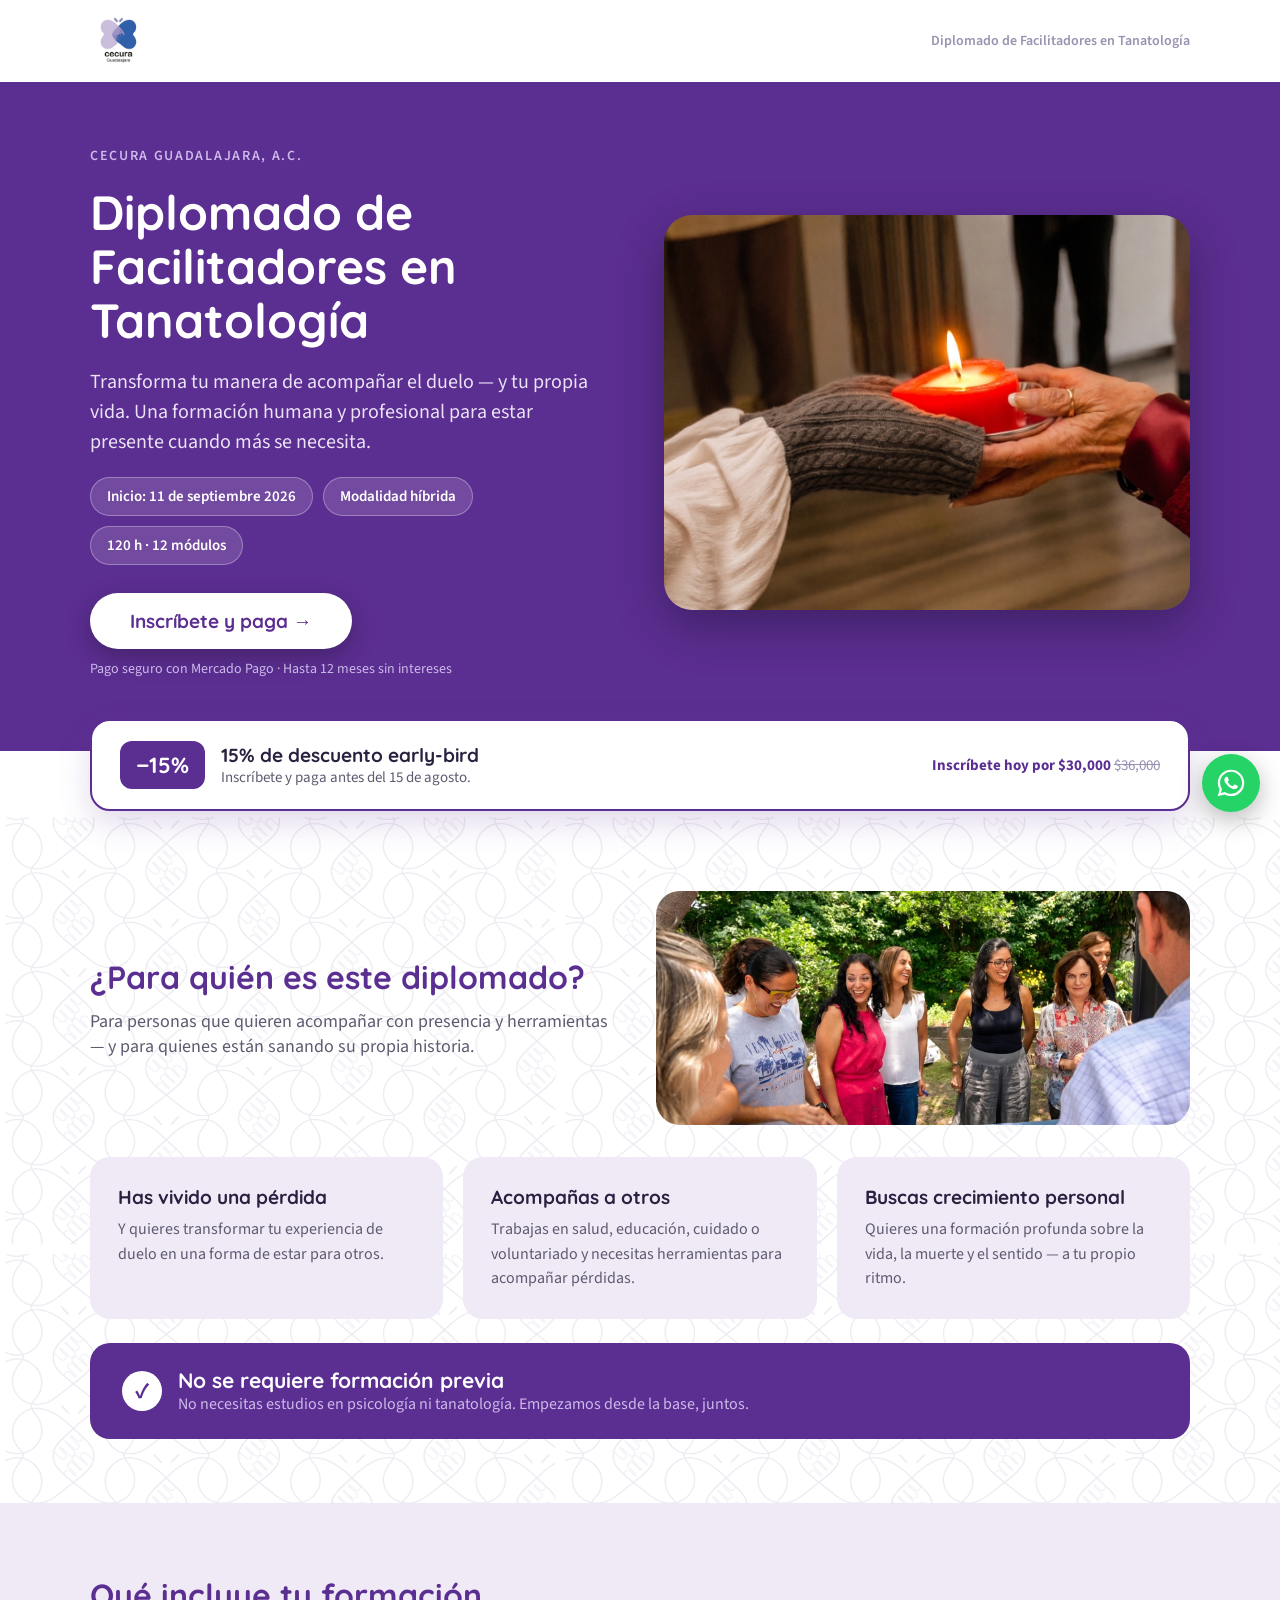
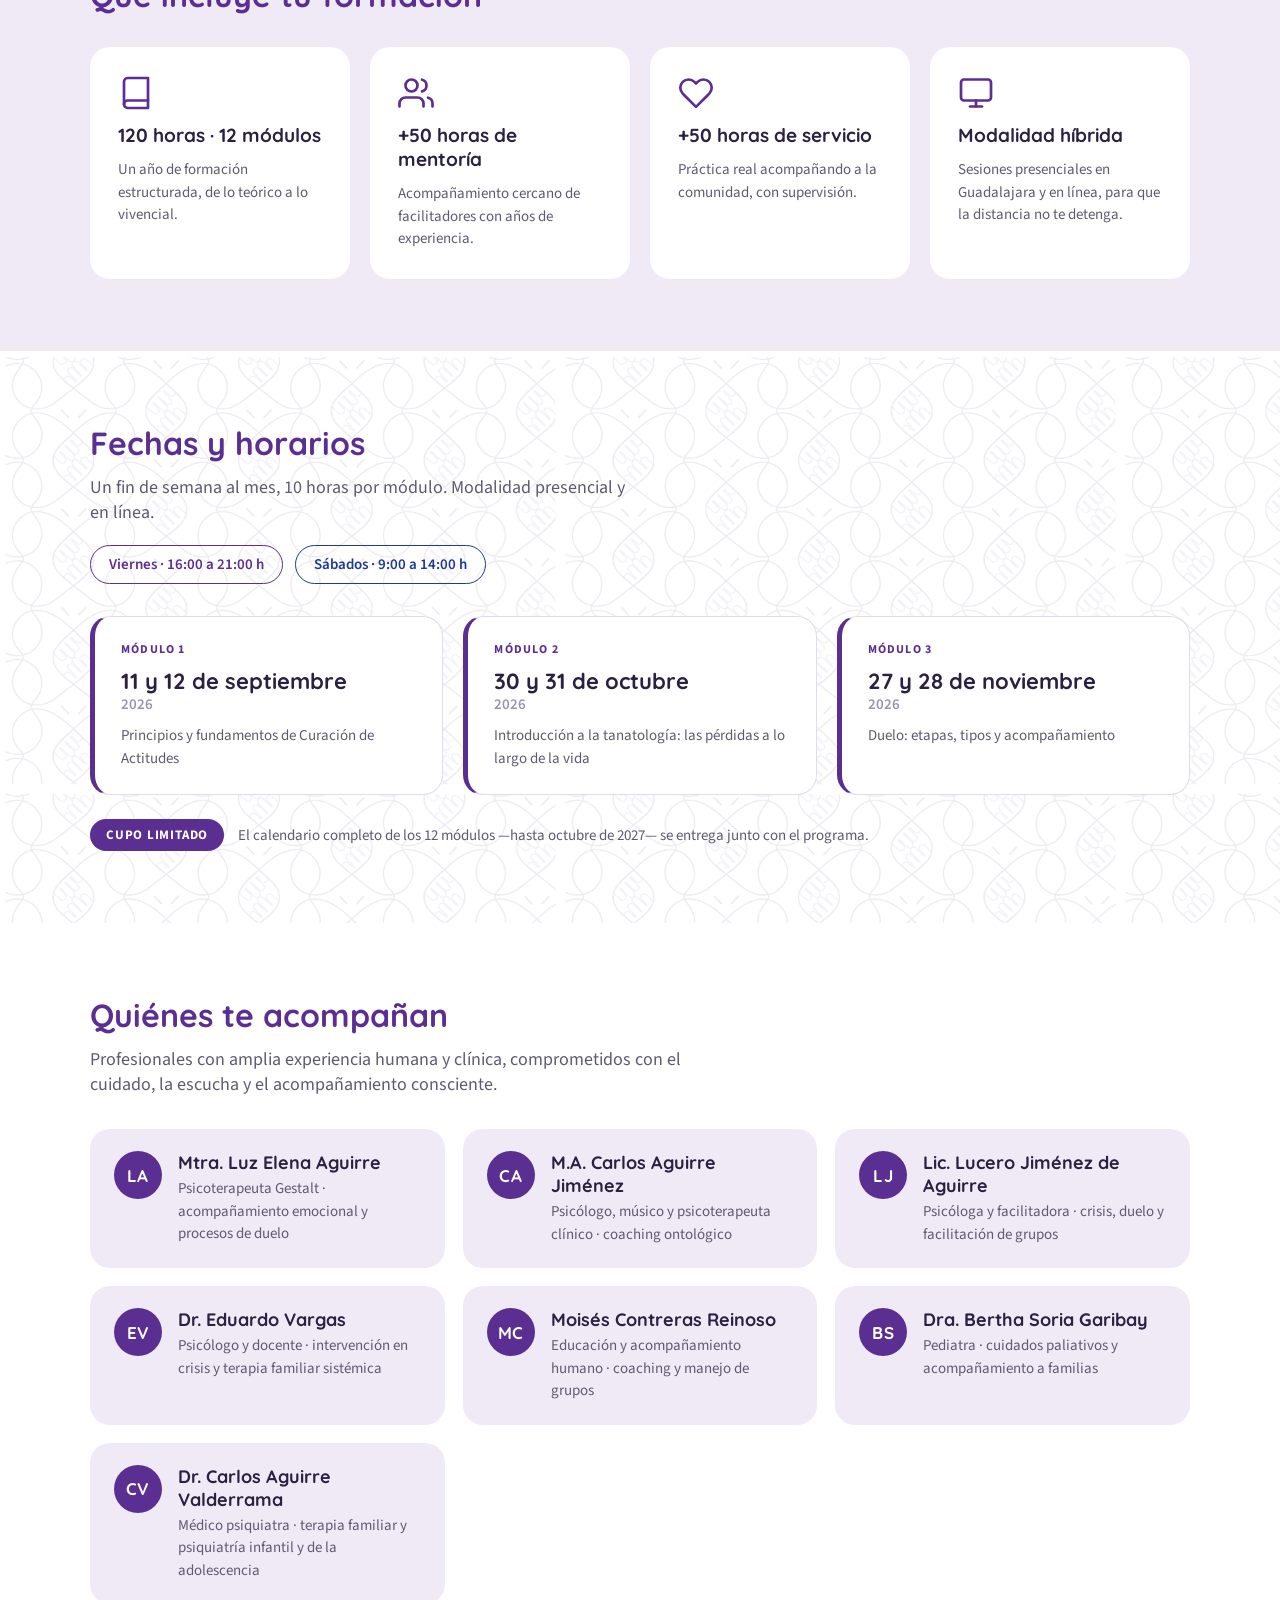
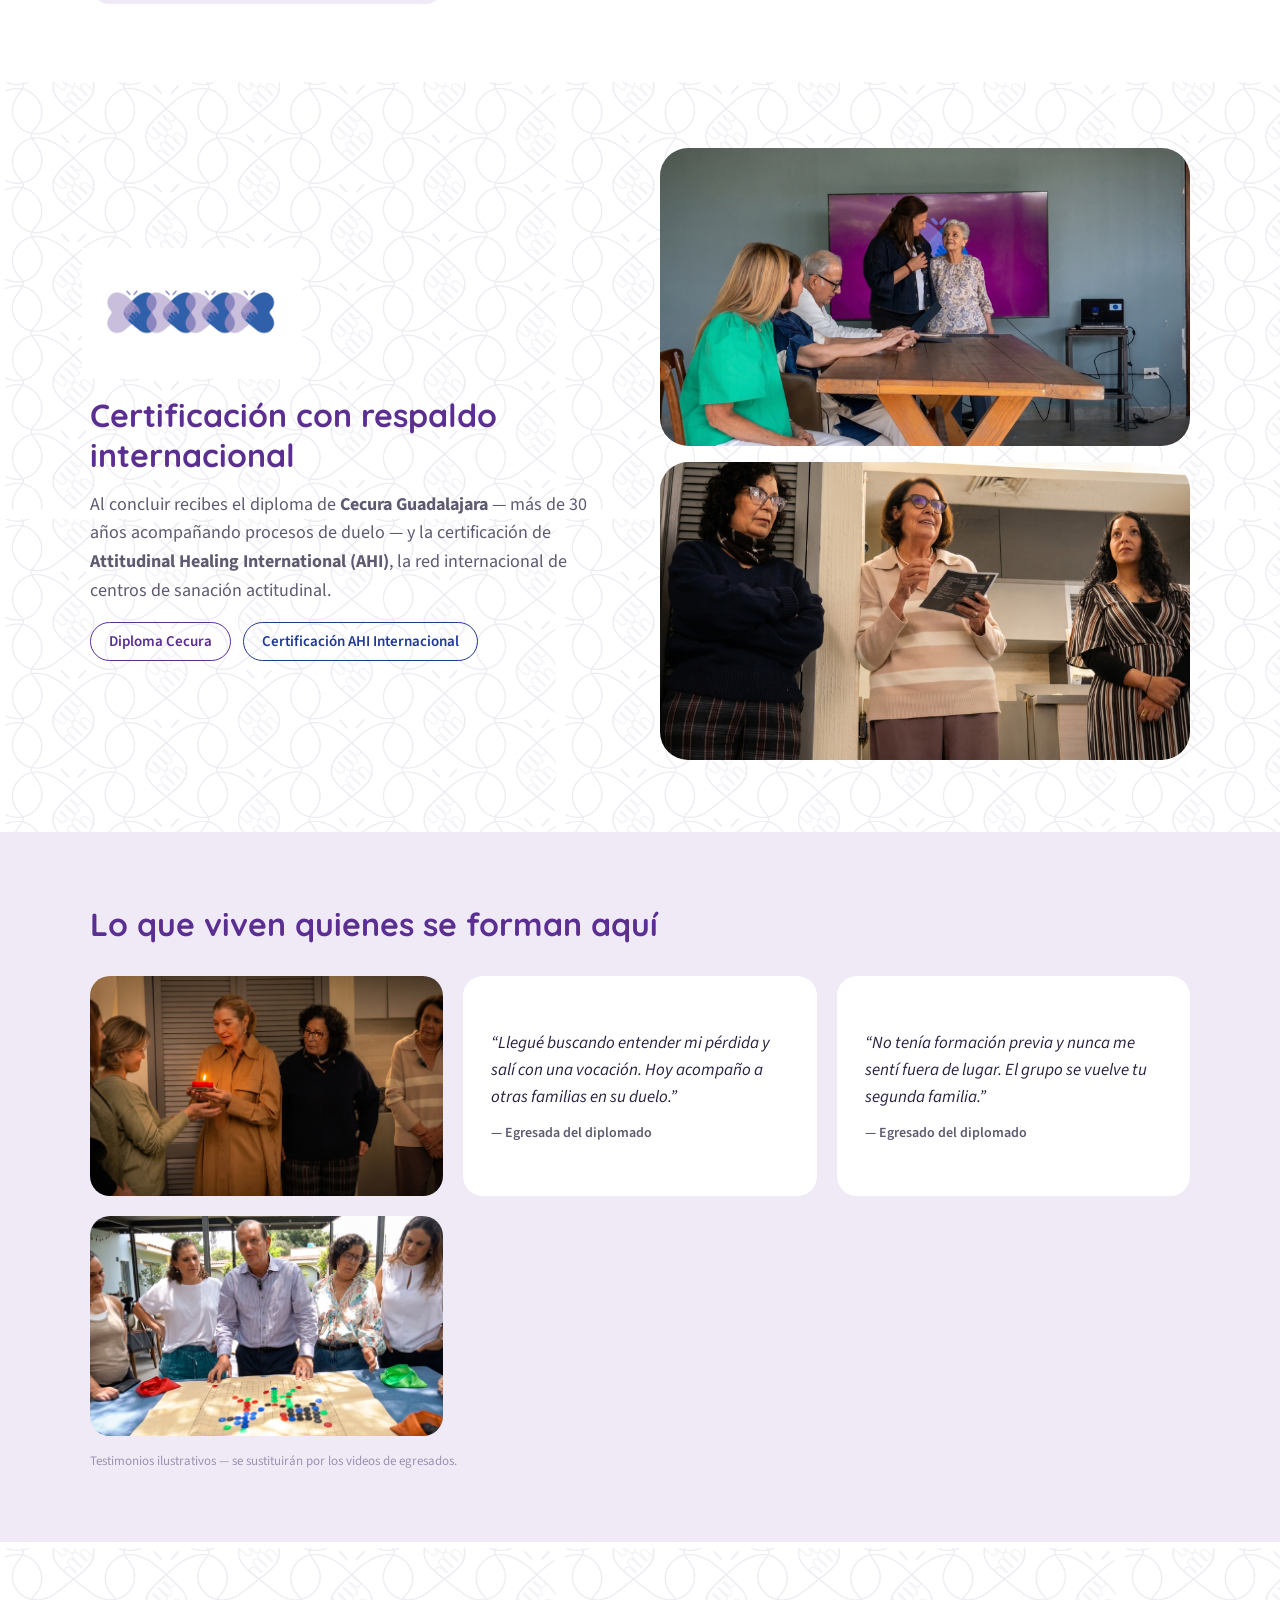
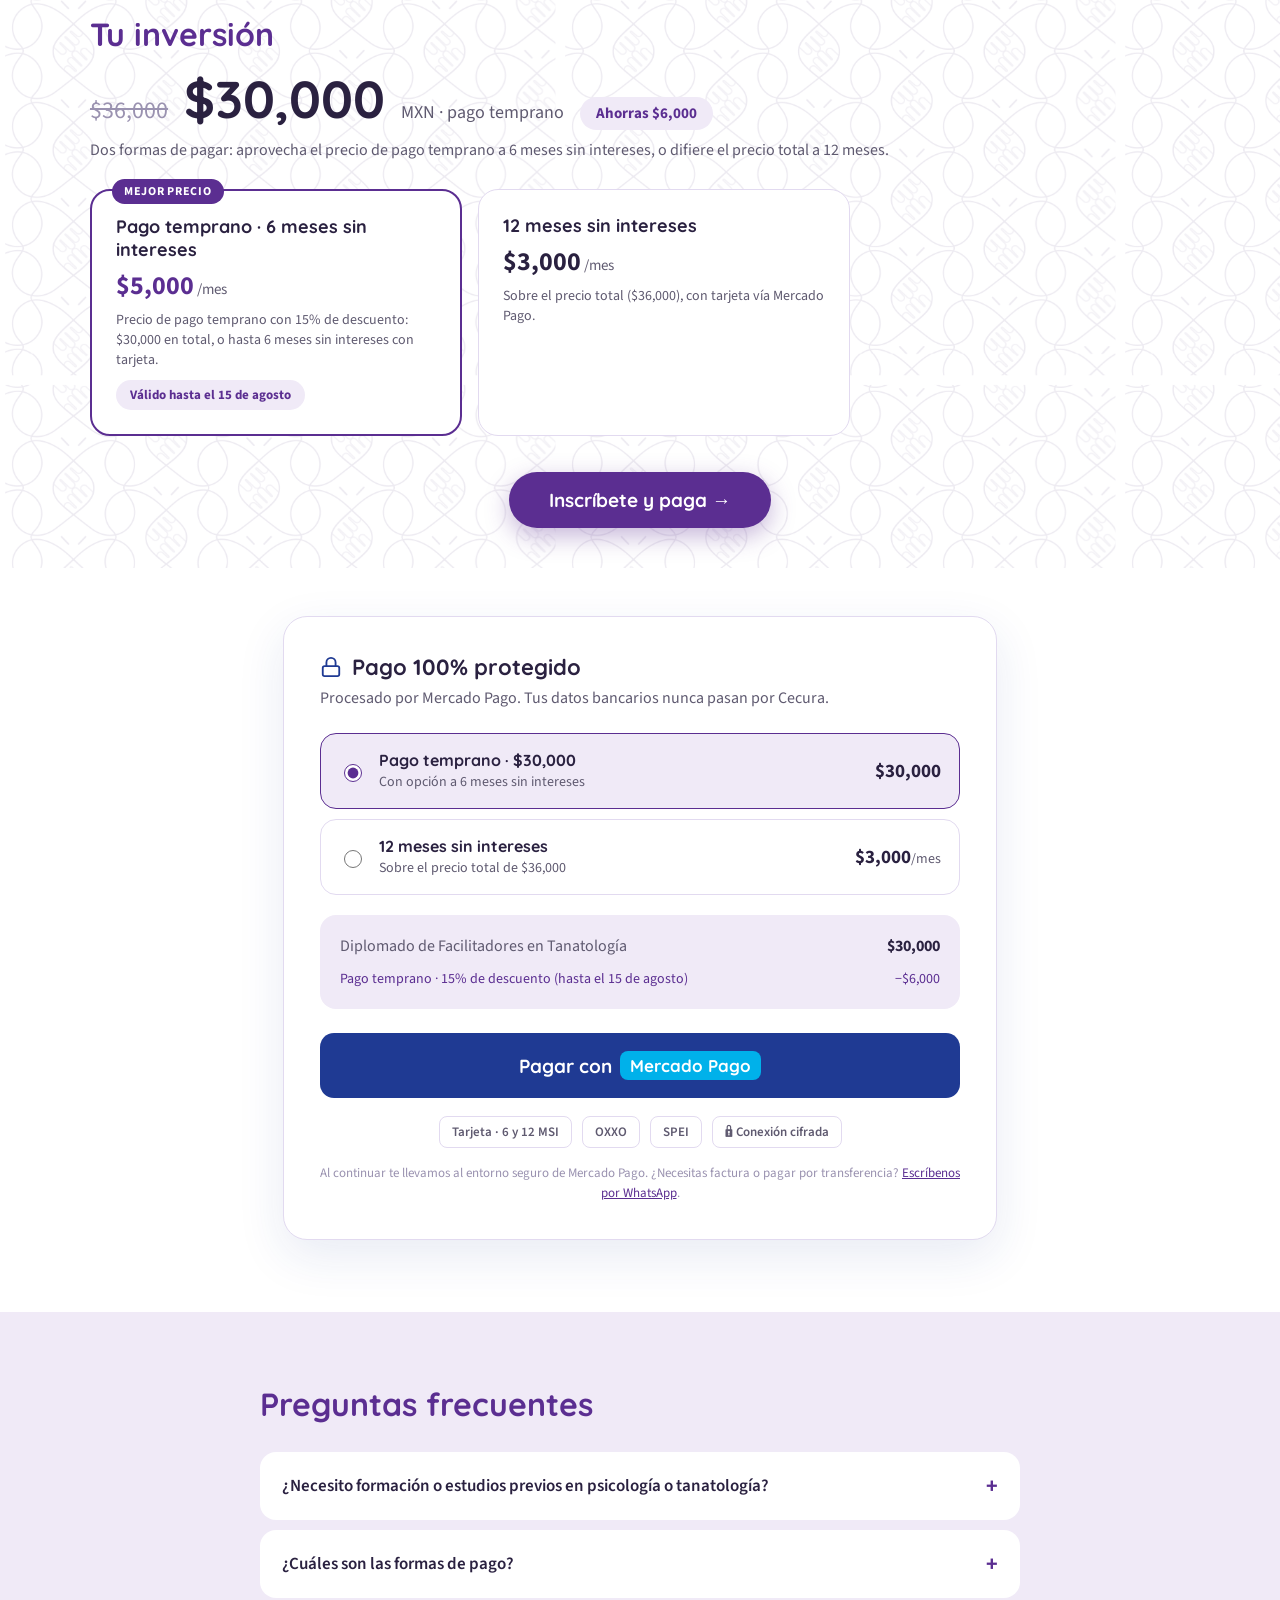
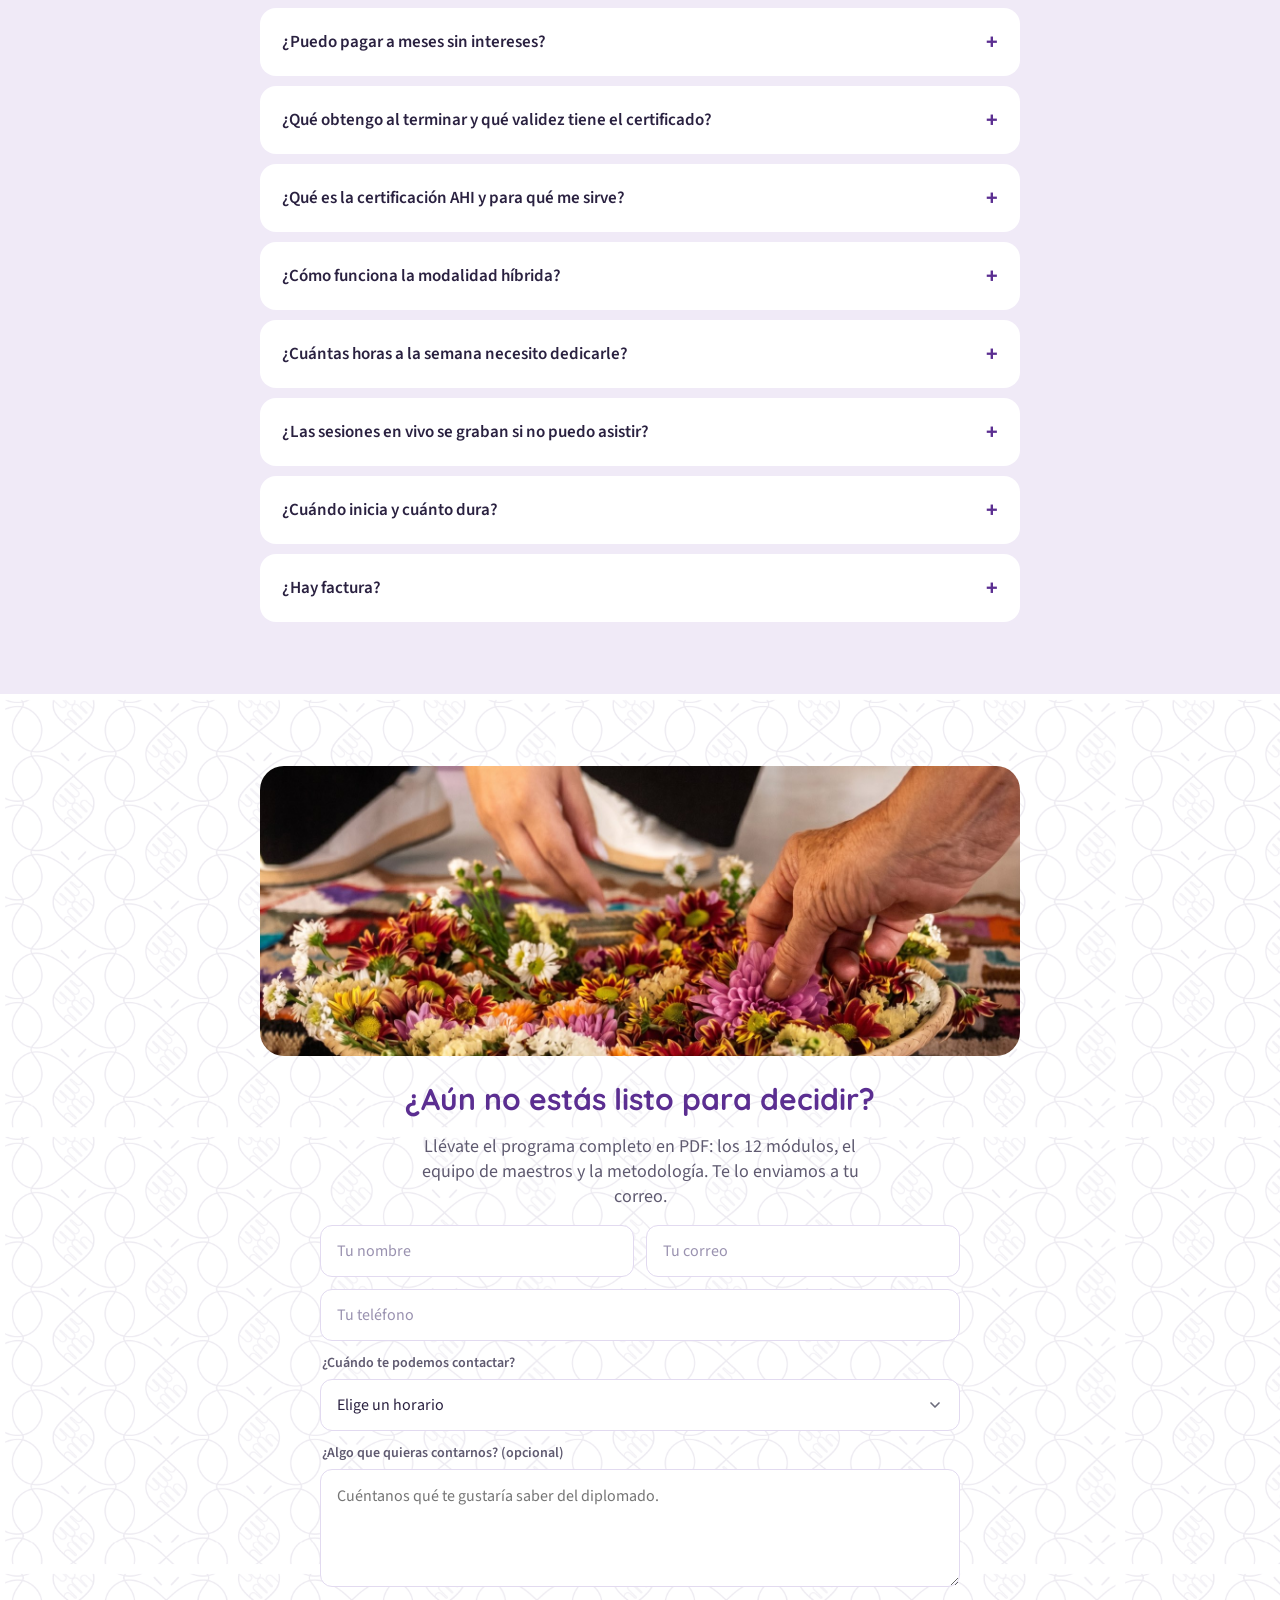
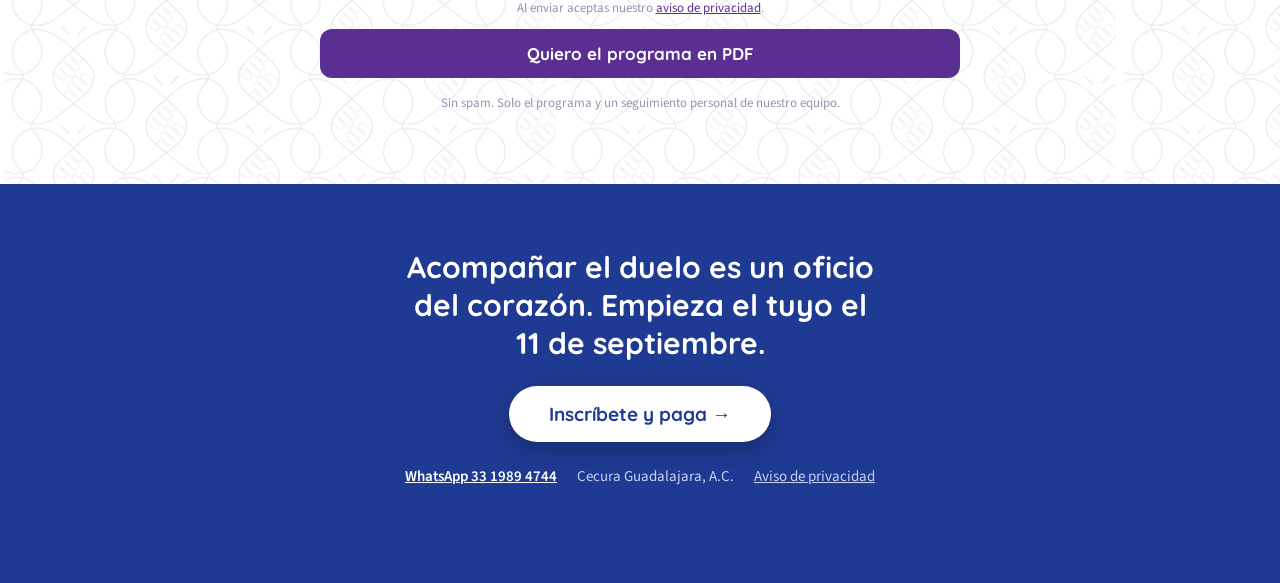
==== diplomado/index.html @ 796c1ec8 "Landing diplomado tanatologia septiembre 2026 Co-Authored-By: Claude Fable 5 <noreply@anthropic.com>" ====
<!DOCTYPE html>
<html lang="es">
<head>
  <meta charset="utf-8">
  <meta name="viewport" content="width=device-width, initial-scale=1">
  <title>Diplomado de Facilitadores en Tanatología — Cecura Guadalajara</title>
  <meta name="description" content="Formación de facilitadores en tanatología con certificación internacional AHI. Inicio 11 de septiembre 2026. Modalidad híbrida. Inscríbete en línea.">

  <link rel="canonical" href="https://cecuraguadalajara.com/diplomado/">

  <meta property="og:type" content="website">
  <meta property="og:url" content="https://cecuraguadalajara.com/diplomado/">
  <meta property="og:title" content="Diplomado de Facilitadores en Tanatología — Cecura Guadalajara">
  <meta property="og:description" content="Formación con certificación internacional AHI. Inicio 11 de septiembre 2026. Modalidad híbrida, 120 horas.">
  <meta property="og:image" content="https://cecuraguadalajara.com/diplomado/assets/og-diplomado.jpg">
  <meta property="og:image:width" content="1200">
  <meta property="og:image:height" content="630">
  <meta property="og:locale" content="es_MX">
  <meta name="twitter:card" content="summary_large_image">

  <!-- Tipografías: Quicksand (títulos) y Source Sans 3 (cuerpo) -->
  <link rel="preconnect" href="https://fonts.googleapis.com">
  <link href="https://fonts.googleapis.com/css2?family=Quicksand:wght@500;600;700&family=Source+Sans+3:wght@400;600;700&display=swap" rel="stylesheet">

  <link rel="stylesheet" href="styles.css">
</head>
<body>

  <!-- ======================= HEADER ======================= -->
  <header class="header">
    <img class="header__logo" src="assets/logo.jpg" alt="Cecura Guadalajara">
    <span class="header__subtitulo">Diplomado de Facilitadores en Tanatología</span>
  </header>

  <!-- Botón flotante de WhatsApp (visible en toda la página) -->
  <a class="whatsapp-flotante" href="https://wa.me/523319894744" aria-label="Escríbenos por WhatsApp">
    <svg width="32" height="32" viewBox="0 0 24 24" fill="#ffffff"><path d="M12.04 2c-5.46 0-9.9 4.44-9.9 9.9 0 1.75.46 3.45 1.33 4.95L2 22l5.3-1.39c1.45.79 3.08 1.21 4.74 1.21 5.46 0 9.9-4.44 9.9-9.9S17.5 2 12.04 2zm0 18.1c-1.48 0-2.94-.4-4.2-1.15l-.3-.18-3.12.82.83-3.05-.2-.31a8.26 8.26 0 0 1-1.26-4.38c0-4.54 3.7-8.24 8.25-8.24 4.54 0 8.24 3.7 8.24 8.24s-3.7 8.25-8.24 8.25zm4.52-6.16c-.25-.12-1.47-.72-1.69-.81-.23-.08-.39-.12-.56.13-.16.25-.64.8-.78.97-.14.16-.29.18-.54.06-.25-.12-1.05-.39-1.99-1.23-.74-.66-1.23-1.47-1.38-1.72-.14-.25-.01-.38.11-.51.11-.11.25-.29.37-.43.12-.14.16-.25.25-.41.08-.17.04-.31-.02-.43-.06-.12-.56-1.34-.76-1.84-.2-.48-.41-.42-.56-.43h-.48c-.17 0-.43.06-.66.31-.22.25-.86.85-.86 2.07 0 1.22.89 2.4 1.01 2.56.12.17 1.75 2.67 4.23 3.74.59.26 1.05.41 1.41.52.59.19 1.13.16 1.56.1.48-.07 1.47-.6 1.67-1.18.21-.58.21-1.07.15-1.18-.06-.1-.23-.16-.48-.27z"/></svg>
  </a>

  <!-- ======================= HERO ======================= -->
  <section class="hero">
    <div class="contenedor hero__grid">
      <div class="hero__contenido">
        <div class="hero__kicker">Cecura Guadalajara, A.C.</div>
        <h1 class="hero__titulo">Diplomado de Facilitadores en Tanatología</h1>
        <p class="hero__bajada">Transforma tu manera de acompañar el duelo — y tu propia vida. Una formación humana y profesional para estar presente cuando más se necesita.</p>
        <div class="hero__pills">
          <span class="pill pill--hero">Inicio: 11 de septiembre 2026</span>
          <span class="pill pill--hero">Modalidad híbrida</span>
          <span class="pill pill--hero">120 h · 12 módulos</span>
        </div>
        <div class="hero__cta">
          <a class="boton boton--blanco" href="#checkout">Inscríbete y paga →</a>
          <span class="hero__nota">Pago seguro con Mercado Pago · Hasta 12 meses sin intereses</span>
        </div>
      </div>
      <img class="foto foto--grande hero__foto" src="assets/foto-manos-vela.jpg" alt="Manos compartiendo una vela encendida">
    </div>
  </section>

  <!-- ======================= BANNER DE PROMOCIÓN =======================
       Para desactivar la promoción: elimina este bloque y ajusta los
       precios en la sección Inversión y Checkout. -->
  <div class="promo">
    <div class="promo__tarjeta">
      <div class="promo__izquierda">
        <span class="promo__badge">−15%</span>
        <div>
          <div class="promo__titulo">15% de descuento early-bird</div>
          <div class="promo__sub">Inscríbete y paga antes del 15 de agosto.</div>
        </div>
      </div>
      <div class="promo__precio">Inscríbete hoy por $30,000 <span class="precio-tachado">$36,000</span></div>
    </div>
  </div>

  <!-- ======================= ¿PARA QUIÉN ES? ======================= -->
  <section class="para-quien seccion-patron">
    <div class="contenedor">
      <div class="para-quien__intro">
        <div>
          <h2 class="titulo-seccion">¿Para quién es este diplomado?</h2>
          <p class="para-quien__bajada">Para personas que quieren acompañar con presencia y herramientas — y para quienes están sanando su propia historia.</p>
        </div>
        <img class="foto para-quien__foto" src="assets/foto-jardin.jpg" alt="Comunidad de Cecura compartiendo en el jardín">
      </div>
      <div class="para-quien__grid">
        <div class="para-quien__card">
          <div class="para-quien__card-titulo">Has vivido una pérdida</div>
          <div class="para-quien__card-texto">Y quieres transformar tu experiencia de duelo en una forma de estar para otros.</div>
        </div>
        <div class="para-quien__card">
          <div class="para-quien__card-titulo">Acompañas a otros</div>
          <div class="para-quien__card-texto">Trabajas en salud, educación, cuidado o voluntariado y necesitas herramientas para acompañar pérdidas.</div>
        </div>
        <div class="para-quien__card">
          <div class="para-quien__card-titulo">Buscas crecimiento personal</div>
          <div class="para-quien__card-texto">Quieres una formación profunda sobre la vida, la muerte y el sentido — a tu propio ritmo.</div>
        </div>
      </div>
      <div class="sin-requisitos">
        <span class="sin-requisitos__check">✓</span>
        <div>
          <div class="sin-requisitos__titulo">No se requiere formación previa</div>
          <div class="sin-requisitos__texto">No necesitas estudios en psicología ni tanatología. Empezamos desde la base, juntos.</div>
        </div>
      </div>
    </div>
  </section>

  <!-- ======================= QUÉ INCLUYE ======================= -->
  <section class="incluye">
    <div class="contenedor">
      <h2 class="titulo-seccion" style="margin-bottom: 32px;">Qué incluye tu formación</h2>
      <div class="incluye__grid">
        <div class="tarjeta incluye__card">
          <svg width="36" height="36" viewBox="0 0 24 24" fill="none" stroke="#5B2E91" stroke-width="1.8" stroke-linecap="round" stroke-linejoin="round"><path d="M4 19.5A2.5 2.5 0 0 1 6.5 17H20"/><path d="M6.5 2H20v20H6.5A2.5 2.5 0 0 1 4 19.5v-15A2.5 2.5 0 0 1 6.5 2z"/></svg>
          <div class="incluye__card-titulo">120 horas · 12 módulos</div>
          <div class="incluye__card-texto">Un año de formación estructurada, de lo teórico a lo vivencial.</div>
        </div>
        <div class="tarjeta incluye__card">
          <svg width="36" height="36" viewBox="0 0 24 24" fill="none" stroke="#5B2E91" stroke-width="1.8" stroke-linecap="round" stroke-linejoin="round"><path d="M17 21v-2a4 4 0 0 0-4-4H5a4 4 0 0 0-4 4v2"/><circle cx="9" cy="7" r="4"/><path d="M23 21v-2a4 4 0 0 0-3-3.87"/><path d="M16 3.13a4 4 0 0 1 0 7.75"/></svg>
          <div class="incluye__card-titulo">+50 horas de mentoría</div>
          <div class="incluye__card-texto">Acompañamiento cercano de facilitadores con años de experiencia.</div>
        </div>
        <div class="tarjeta incluye__card">
          <svg width="36" height="36" viewBox="0 0 24 24" fill="none" stroke="#5B2E91" stroke-width="1.8" stroke-linecap="round" stroke-linejoin="round"><path d="M20.84 4.61a5.5 5.5 0 0 0-7.78 0L12 5.67l-1.06-1.06a5.5 5.5 0 0 0-7.78 7.78l1.06 1.06L12 21.23l7.78-7.78 1.06-1.06a5.5 5.5 0 0 0 0-7.78z"/></svg>
          <div class="incluye__card-titulo">+50 horas de servicio</div>
          <div class="incluye__card-texto">Práctica real acompañando a la comunidad, con supervisión.</div>
        </div>
        <div class="tarjeta incluye__card">
          <svg width="36" height="36" viewBox="0 0 24 24" fill="none" stroke="#5B2E91" stroke-width="1.8" stroke-linecap="round" stroke-linejoin="round"><rect x="2" y="3" width="20" height="14" rx="2"/><line x1="8" y1="21" x2="16" y2="21"/><line x1="12" y1="17" x2="12" y2="21"/></svg>
          <div class="incluye__card-titulo">Modalidad híbrida</div>
          <div class="incluye__card-texto">Sesiones presenciales en Guadalajara y en línea, para que la distancia no te detenga.</div>
        </div>
      </div>
    </div>
  </section>

  <!-- ======================= FECHAS =======================
       Solo se publican los 3 primeros módulos. El calendario completo
       (12 módulos, hasta octubre 2027) está en el PDF del programa. -->
  <section class="fechas seccion-patron">
    <div class="contenedor">
      <h2 class="titulo-seccion">Fechas y horarios</h2>
      <p class="fechas__bajada">Un fin de semana al mes, 10 horas por módulo. Modalidad presencial y en línea.</p>
      <div class="fechas__horario">
        <span class="pill pill--contorno-morado">Viernes · 16:00 a 21:00 h</span>
        <span class="pill pill--contorno-azul">Sábados · 9:00 a 14:00 h</span>
      </div>
      <div class="fechas__grid">
        <div class="fecha">
          <div class="fecha__modulo">Módulo 1</div>
          <div class="fecha__dia">11 y 12 de septiembre</div>
          <div class="fecha__anio">2026</div>
          <div class="fecha__tema">Principios y fundamentos de Curación de Actitudes</div>
        </div>
        <div class="fecha">
          <div class="fecha__modulo">Módulo 2</div>
          <div class="fecha__dia">30 y 31 de octubre</div>
          <div class="fecha__anio">2026</div>
          <div class="fecha__tema">Introducción a la tanatología: las pérdidas a lo largo de la vida</div>
        </div>
        <div class="fecha">
          <div class="fecha__modulo">Módulo 3</div>
          <div class="fecha__dia">27 y 28 de noviembre</div>
          <div class="fecha__anio">2026</div>
          <div class="fecha__tema">Duelo: etapas, tipos y acompañamiento</div>
        </div>
      </div>
      <div class="fechas__pie">
        <span class="fechas__cupo">Cupo limitado</span>
        <span class="fechas__nota">El calendario completo de los 12 módulos —hasta octubre de 2027— se entrega junto con el programa.</span>
      </div>
    </div>
  </section>

  <!-- ======================= TALLERISTAS ======================= -->
  <section class="talleristas">
    <div class="contenedor">
      <h2 class="titulo-seccion">Quiénes te acompañan</h2>
      <p class="talleristas__bajada">Profesionales con amplia experiencia humana y clínica, comprometidos con el cuidado, la escucha y el acompañamiento consciente.</p>
      <div class="talleristas__grid">
        <div class="tallerista">
          <span class="tallerista__inicial">LA</span>
          <div>
            <div class="tallerista__nombre">Mtra. Luz Elena Aguirre</div>
            <div class="tallerista__rol">Psicoterapeuta Gestalt · acompañamiento emocional y procesos de duelo</div>
          </div>
        </div>
        <div class="tallerista">
          <span class="tallerista__inicial">CA</span>
          <div>
            <div class="tallerista__nombre">M.A. Carlos Aguirre Jiménez</div>
            <div class="tallerista__rol">Psicólogo, músico y psicoterapeuta clínico · coaching ontológico</div>
          </div>
        </div>
        <div class="tallerista">
          <span class="tallerista__inicial">LJ</span>
          <div>
            <div class="tallerista__nombre">Lic. Lucero Jiménez de Aguirre</div>
            <div class="tallerista__rol">Psicóloga y facilitadora · crisis, duelo y facilitación de grupos</div>
          </div>
        </div>
        <div class="tallerista">
          <span class="tallerista__inicial">EV</span>
          <div>
            <div class="tallerista__nombre">Dr. Eduardo Vargas</div>
            <div class="tallerista__rol">Psicólogo y docente · intervención en crisis y terapia familiar sistémica</div>
          </div>
        </div>
        <div class="tallerista">
          <span class="tallerista__inicial">MC</span>
          <div>
            <div class="tallerista__nombre">Moisés Contreras Reinoso</div>
            <div class="tallerista__rol">Educación y acompañamiento humano · coaching y manejo de grupos</div>
          </div>
        </div>
        <div class="tallerista">
          <span class="tallerista__inicial">BS</span>
          <div>
            <div class="tallerista__nombre">Dra. Bertha Soria Garibay</div>
            <div class="tallerista__rol">Pediatra · cuidados paliativos y acompañamiento a familias</div>
          </div>
        </div>
        <div class="tallerista">
          <span class="tallerista__inicial">CV</span>
          <div>
            <div class="tallerista__nombre">Dr. Carlos Aguirre Valderrama</div>
            <div class="tallerista__rol">Médico psiquiatra · terapia familiar y psiquiatría infantil y de la adolescencia</div>
          </div>
        </div>
      </div>
    </div>
  </section>

  <!-- ======================= CERTIFICACIÓN ======================= -->
  <section class="certificacion seccion-patron">
    <div class="contenedor certificacion__grid">
      <div class="certificacion__contenido">
        <img class="certificacion__mariposas" src="assets/mariposas.jpg" alt="">
        <h2 class="titulo-seccion" style="margin: 0;">Certificación con respaldo internacional</h2>
        <p class="certificacion__texto">Al concluir recibes el diploma de <strong>Cecura Guadalajara</strong> — más de 30 años acompañando procesos de duelo — y la certificación de <strong>Attitudinal Healing International (AHI)</strong>, la red internacional de centros de sanación actitudinal.</p>
        <div class="certificacion__pills">
          <span class="pill pill--contorno-morado">Diploma Cecura</span>
          <span class="pill pill--contorno-azul">Certificación AHI Internacional</span>
        </div>
      </div>
      <div class="certificacion__fotos">
        <img class="foto foto--grande" src="assets/foto-reconocimiento.jpg" alt="Entrega de reconocimiento en Cecura">
        <img class="foto foto--grande" src="assets/foto-oradora.jpg" alt="Facilitadora de Cecura durante una sesión">
      </div>
    </div>
  </section>

  <!-- ======================= TESTIMONIOS ======================= -->
  <section class="testimonios">
    <div class="contenedor">
      <h2 class="titulo-seccion" style="margin-bottom: 32px;">Lo que viven quienes se forman aquí</h2>
      <div class="testimonios__grid">
        <img class="foto testimonios__foto" src="assets/foto-grupo-vela.jpg" alt="Ceremonia de vela en Cecura">
        <div class="tarjeta testimonio">
          <div class="testimonio__cita">“Llegué buscando entender mi pérdida y salí con una vocación. Hoy acompaño a otras familias en su duelo.”</div>
          <div class="testimonio__autor">— Egresada del diplomado</div>
        </div>
        <div class="tarjeta testimonio">
          <div class="testimonio__cita">“No tenía formación previa y nunca me sentí fuera de lugar. El grupo se vuelve tu segunda familia.”</div>
          <div class="testimonio__autor">— Egresado del diplomado</div>
        </div>
        <img class="foto testimonios__foto" src="assets/foto-taller.jpg" alt="Dinámica de taller en Cecura">
      </div>
      <!-- TODO: sustituir por testimonios/videos reales de egresados -->
      <div class="testimonios__nota">Testimonios ilustrativos — se sustituirán por los videos de egresados.</div>
    </div>
  </section>

  <!-- ======================= INVERSIÓN =======================
       Precios: base $36,000 · pago temprano −15% redondeado = $30,000 (hasta 6 MSI)
       · precio total a 12 MSI = $3,000/mes.
       Si cambia la promoción, actualiza también el banner y el checkout. -->
  <section class="inversion seccion-patron">
    <div class="contenedor">
      <h2 class="titulo-seccion">Tu inversión</h2>
      <div class="inversion__precio-linea">
        <span class="inversion__precio-anterior">$36,000</span>
        <span class="inversion__precio">$30,000</span>
        <span class="inversion__moneda">MXN · pago temprano</span>
        <span class="inversion__ahorro">Ahorras $6,000</span>
      </div>
      <p class="inversion__bajada">Dos formas de pagar: aprovecha el precio de pago temprano a 6 meses sin intereses, o difiere el precio total a 12 meses.</p>
      <div class="inversion__planes">
        <div class="plan plan--destacado">
          <span class="plan__badge">MEJOR PRECIO</span>
          <div class="plan__titulo">Pago temprano · 6 meses sin intereses</div>
          <div class="plan__precio">$5,000<span class="plan__unidad"> /mes</span></div>
          <div class="plan__nota">Precio de pago temprano con 15% de descuento: $30,000 en total, o hasta 6 meses sin intereses con tarjeta.</div>
          <div class="plan__vigencia">Válido hasta el 15 de agosto</div>
        </div>
        <div class="plan">
          <div class="plan__titulo">12 meses sin intereses</div>
          <div class="plan__precio">$3,000<span class="plan__unidad"> /mes</span></div>
          <div class="plan__nota">Sobre el precio total ($36,000), con tarjeta vía Mercado Pago.</div>
        </div>
      </div>
      <div class="inversion__cta">
        <a class="boton" href="#checkout">Inscríbete y paga →</a>
      </div>
    </div>
  </section>

  <!-- ======================= CHECKOUT =======================
       Los links de pago de Mercado Pago se configuran en el objeto
       MERCADO_PAGO, al final del archivo. Mientras estén vacíos, el botón
       deriva la venta a WhatsApp. -->
  <section class="checkout" id="checkout">
    <div class="checkout__tarjeta">
      <div class="checkout__titulo">
        <svg width="22" height="22" viewBox="0 0 24 24" fill="none" stroke="#1F3A93" stroke-width="2" stroke-linecap="round" stroke-linejoin="round"><rect x="3" y="11" width="18" height="11" rx="2"/><path d="M7 11V7a5 5 0 0 1 10 0v4"/></svg>
        <span class="checkout__titulo-texto">Pago 100% protegido</span>
      </div>
      <p class="checkout__bajada">Procesado por Mercado Pago. Tus datos bancarios nunca pasan por Cecura.</p>

      <!-- Selector de plan: cada opción apunta a un link de pago distinto -->
      <div class="checkout__opciones">
        <label class="opcion-pago">
          <input type="radio" name="plan-pago" value="unico" checked>
          <span class="opcion-pago__cuerpo">
            <span class="opcion-pago__titulo">Pago temprano · $30,000</span>
            <span class="opcion-pago__nota">Con opción a 6 meses sin intereses</span>
          </span>
          <span class="opcion-pago__precio">$30,000</span>
        </label>
        <label class="opcion-pago">
          <input type="radio" name="plan-pago" value="msi">
          <span class="opcion-pago__cuerpo">
            <span class="opcion-pago__titulo">12 meses sin intereses</span>
            <span class="opcion-pago__nota">Sobre el precio total de $36,000</span>
          </span>
          <span class="opcion-pago__precio">$3,000<span class="opcion-pago__unidad">/mes</span></span>
        </label>
      </div>

      <div class="checkout__resumen">
        <div class="checkout__linea"><span>Diplomado de Facilitadores en Tanatología</span><strong id="resumen-total">$30,000</strong></div>
        <div class="checkout__descuento" id="resumen-detalle"><span>Pago temprano · 15% de descuento (hasta el 15 de agosto)</span><span>−$6,000</span></div>
      </div>

      <button class="checkout__boton" id="boton-pagar" type="button">
        <span class="checkout__boton-texto">Pagar con</span>
        <span class="mp-logo">Mercado Pago</span>
      </button>
      <div class="checkout__sellos">
        <span class="sello">Tarjeta · 6 y 12 MSI</span>
        <span class="sello">OXXO</span>
        <span class="sello">SPEI</span>
        <span class="sello">🔒 Conexión cifrada</span>
      </div>
      <p class="checkout__legal">Al continuar te llevamos al entorno seguro de Mercado Pago. ¿Necesitas factura o pagar por transferencia? <a href="https://wa.me/523319894744">Escríbenos por WhatsApp</a>.</p>
    </div>
  </section>

  <!-- ======================= FAQ =======================
       Acordeón nativo con <details>/<summary>: no requiere JavaScript. -->
  <section class="faq">
    <div class="contenedor--angosto">
      <h2 class="titulo-seccion" style="margin-bottom: 28px;">Preguntas frecuentes</h2>
      <div class="faq__lista">
        <details class="faq__item">
          <summary class="faq__pregunta">¿Necesito formación o estudios previos en psicología o tanatología?</summary>
          <div class="faq__respuesta">No. El diplomado está diseñado para empezar desde la base. Muchos de nuestros egresados llegaron sin formación previa; lo importante es el deseo genuino de acompañar.</div>
        </details>
        <details class="faq__item">
          <summary class="faq__pregunta">¿Cuáles son las formas de pago?</summary>
          <div class="faq__respuesta">Dos esquemas: el precio de pago temprano de $30,000 (con opción a 6 meses sin intereses), o el precio total de $36,000 a 12 meses sin intereses, con tarjeta vía Mercado Pago. También puedes pagar en OXXO o por transferencia SPEI.</div>
        </details>
        <details class="faq__item">
          <summary class="faq__pregunta">¿Puedo pagar a meses sin intereses?</summary>
          <div class="faq__respuesta">Sí. El precio de pago temprano se puede diferir hasta 6 meses sin intereses, o puedes elegir 12 meses sin intereses sobre el precio total, con tarjetas participantes a través de Mercado Pago.</div>
        </details>
        <details class="faq__item">
          <summary class="faq__pregunta">¿Qué obtengo al terminar y qué validez tiene el certificado?</summary>
          <div class="faq__respuesta">Recibes el diploma de Cecura Guadalajara, con más de 30 años de trayectoria, y la certificación de Attitudinal Healing International (AHI), con reconocimiento internacional.</div>
        </details>
        <details class="faq__item">
          <summary class="faq__pregunta">¿Qué es la certificación AHI y para qué me sirve?</summary>
          <div class="faq__respuesta">AHI es la red internacional de centros de sanación actitudinal fundada en torno al trabajo del Dr. Gerald Jampolsky. Te acredita como facilitador ante una comunidad presente en más de 30 países.</div>
        </details>
        <details class="faq__item">
          <summary class="faq__pregunta">¿Cómo funciona la modalidad híbrida?</summary>
          <div class="faq__respuesta">Combina sesiones presenciales en Guadalajara con sesiones en línea. El calendario detallado de qué módulos son presenciales y cuáles en línea se comparte al inscribirte.</div>
        </details>
        <details class="faq__item">
          <summary class="faq__pregunta">¿Cuántas horas a la semana necesito dedicarle?</summary>
          <div class="faq__respuesta">En promedio, entre 3 y 5 horas semanales entre sesiones, lecturas y práctica. Está pensado para personas que trabajan.</div>
        </details>
        <details class="faq__item">
          <summary class="faq__pregunta">¿Las sesiones en vivo se graban si no puedo asistir?</summary>
          <div class="faq__respuesta">Sí, las sesiones en línea quedan grabadas y disponibles para que las veas cuando puedas.</div>
        </details>
        <details class="faq__item">
          <summary class="faq__pregunta">¿Cuándo inicia y cuánto dura?</summary>
          <div class="faq__respuesta">Inicia el 11 de septiembre de 2026 y dura 12 módulos (120 horas) a lo largo de un año, más las horas de mentoría y servicio.</div>
        </details>
        <details class="faq__item">
          <summary class="faq__pregunta">¿Hay factura?</summary>
          <div class="faq__respuesta">Sí, Cecura Guadalajara, A.C. emite factura por tu inscripción. Solo indícanos tus datos fiscales al pagar.</div>
        </details>
      </div>
    </div>
  </section>

  <!-- ======================= LEAD MAGNET =======================
       El formulario solo muestra el mensaje de éxito; conectar el envío
       real (CRM / correo) en el listener de JS al final del archivo. -->
  <section class="lead seccion-patron">
    <div class="contenedor--angosto lead__contenido">
      <img class="foto lead__foto" src="assets/foto-flores.jpg" alt="Manos eligiendo flores en una ceremonia de Cecura">
      <h2 class="lead__titulo">¿Aún no estás listo para decidir?</h2>
      <p class="lead__bajada">Llévate el programa completo en PDF: los 12 módulos, el equipo de maestros y la metodología. Te lo enviamos a tu correo.</p>
      <div class="lead__exito" id="lead-exito">¡Listo! Revisa tu correo — el programa va en camino. 🦋</div>
      <form class="lead__form" id="lead-form">
        <input class="lead__input" type="text" name="nombre" placeholder="Tu nombre" required>
        <input class="lead__input" type="email" name="correo" placeholder="Tu correo" required>
        <input class="lead__input" type="tel" name="telefono" placeholder="Tu teléfono">
        <!-- Horario preferido de contacto: si cambian los rangos, ajusta
             también el texto de las opciones que llega al CRM. -->
        <label class="lead__campo lead__campo--ancho">
          <span class="lead__etiqueta">¿Cuándo te podemos contactar?</span>
          <select class="lead__input lead__input--select" name="horario">
            <option value="" selected>Elige un horario</option>
            <option>Entre semana por las mañanas</option>
            <option>Entre semana entre 4 y 6 de la tarde</option>
            <option>Entre semana después de las 6 de la tarde</option>
            <option>Sábados por la mañana</option>
          </select>
        </label>
        <label class="lead__campo lead__campo--ancho">
          <span class="lead__etiqueta">¿Algo que quieras contarnos? (opcional)</span>
          <textarea class="lead__input lead__input--area" name="comentario" rows="3" placeholder="Cuéntanos qué te gustaría saber del diplomado."></textarea>
        </label>
        <p id="lead-error" style="display:none;grid-column:1/-1;margin:0 0 12px;color:#B02A37;font-size:15px;"></p>
        <span class="lead__nota" style="grid-column:1/-1;">
          Al enviar aceptas nuestro <a href="aviso-privacidad.html" target="_blank">aviso de privacidad</a>.
        </span>
        <button class="lead__boton lead__boton--ancho" type="submit">Quiero el programa en PDF</button>
      </form>
      <span class="lead__nota">Sin spam. Solo el programa y un seguimiento personal de nuestro equipo.</span>
    </div>
  </section>

  <!-- ======================= CIERRE ======================= -->
  <section class="cierre">
    <div class="contenedor cierre__contenido">
      <h2 class="cierre__titulo">Acompañar el duelo es un oficio del corazón. Empieza el tuyo el 11 de septiembre.</h2>
      <a class="boton boton--blanco boton--azul-fondo" href="#checkout">Inscríbete y paga →</a>
      <div class="cierre__links">
        <a href="https://wa.me/523319894744">WhatsApp 33 1989 4744</a>
        <span>Cecura Guadalajara, A.C.</span>
        <a class="suave" href="aviso-privacidad.html">Aviso de privacidad</a>
      </div>
    </div>
  </section>

  <!-- CTA sticky: solo visible en móvil (ver media query en styles.css) -->
  <div class="cta-sticky">
    <a class="boton" href="#checkout">Inscríbete ahora →</a>
  </div>

  <script>
    // ====================================================================
    // MERCADO PAGO — ÚNICO LUGAR QUE HAY QUE EDITAR PARA ACTIVAR EL PAGO
    // --------------------------------------------------------------------
    // 1. En Mercado Pago: Tu negocio → Links de pago → crear un link por plan.
    //      · "unico": monto $30,000 (pago temprano), cuotas hasta 6 MSI.
    //      · "msi":   monto $36,000 (precio total), cuotas hasta 12 MSI.
    // 2. Pega aquí la URL de cada link (se ve así: https://mpago.li/XXXXXXX
    //    o https://www.mercadopago.com.mx/...).
    // 3. Listo: el botón deja de mandar a WhatsApp y cobra directo.
    //
    // Si en vez de links se usa Checkout Pro (con backend), sustituye la
    // función irAPagar() por la creación de la preferencia y el redirect a
    // su init_point.
    // ====================================================================
    var MERCADO_PAGO = {
      unico: 'https://mpago.li/1HLzjbP',   // ← pago temprano $30,000 · hasta 6 MSI
      msi:   'https://mpago.li/2tYbY2V'    // ← precio total $36,000 · 12 MSI
    };

    // Fallback mientras no haya links: la venta se deriva a WhatsApp.
    var WHATSAPP = 'https://wa.me/523319894744';

    // Textos del resumen según el plan elegido
    var PLANES = {
      unico: {
        total: '$30,000',
        detalle: ['Pago temprano · 15% de descuento (hasta el 15 de agosto)', '−$6,000']
      },
      msi: {
        total: '$36,000',
        detalle: ['12 meses sin intereses con tarjeta', '$3,000 × 12']
      }
    };

    var botonPagar   = document.getElementById('boton-pagar');
    var resumenTotal = document.getElementById('resumen-total');
    var resumenDet   = document.getElementById('resumen-detalle').getElementsByTagName('span');

    function planSeleccionado() {
      return document.querySelector('input[name="plan-pago"]:checked').value;
    }

    // Actualiza el resumen al cambiar de plan
    Array.prototype.forEach.call(document.querySelectorAll('input[name="plan-pago"]'), function (radio) {
      radio.addEventListener('change', function () {
        var plan = PLANES[planSeleccionado()];
        resumenTotal.textContent = plan.total;
        resumenDet[0].textContent = plan.detalle[0];
        resumenDet[1].textContent = plan.detalle[1];
      });
    });

    // --- Botón de pago ---------------------------------------------------
    botonPagar.addEventListener('click', function () {
      var plan = planSeleccionado();
      var link = MERCADO_PAGO[plan];

      if (link) {
        if (window.fbq) {
          fbq('track', 'InitiateCheckout', {
            value: plan === 'msi' ? 36000 : 30000,
            currency: 'MXN',
            content_name: 'Diplomado Tanatologia 2026'
          });
        }
        window.location.href = link;                       // → Mercado Pago
        return;
      }

      // Sin link configurado: abrir WhatsApp con el plan ya escrito.
      var mensaje = plan === 'msi'
        ? 'Hola, quiero inscribirme al Diplomado de Facilitadores en Tanatología a 12 meses sin intereses.'
        : 'Hola, quiero inscribirme al Diplomado de Facilitadores en Tanatología con el precio de pago temprano de $30,000.';
      window.open(WHATSAPP + '?text=' + encodeURIComponent(mensaje), '_blank');
    });

    // --- Formulario del lead magnet -------------------------------------
    var LEAD_WEBHOOK = 'https://reservalia.app.n8n.cloud/webhook/cecura-lead-diplomado';

    document.getElementById('lead-form').addEventListener('submit', function (e) {
      e.preventDefault();

      var form   = this;
      var boton  = form.querySelector('button[type="submit"]');
      var error  = document.getElementById('lead-error');
      var textoOriginal = boton.textContent;

      error.style.display = 'none';
      boton.disabled = true;
      boton.textContent = 'Enviando…';

      var datos = {};
      Array.prototype.forEach.call(form.elements, function (campo) {
        if (campo.name) { datos[campo.name] = campo.value.trim(); }
      });
      datos.origen = 'landing-diplomado';
      datos.url    = window.location.href;

      fetch(LEAD_WEBHOOK, {
        method: 'POST',
        headers: { 'Content-Type': 'application/json' },
        body: JSON.stringify(datos)
      })
      .then(function (r) {
        if (!r.ok) { throw new Error('HTTP ' + r.status); }
        if (window.fbq) { fbq('track', 'Lead', { content_name: 'Programa PDF Diplomado' }); }
        form.style.display = 'none';
        document.getElementById('lead-exito').style.display = 'block';
      })
      .catch(function () {
        error.textContent = 'No pudimos enviar tus datos. Escríbenos por WhatsApp al 33 1989 4744 y te mandamos el programa.';
        error.style.display = 'block';
        boton.disabled = false;
        boton.textContent = textoOriginal;
      });
    });
  </script>
</body>
</html>
---- diplomado/styles.css ----
/* ==========================================================================
   CECURA — Landing de pago · Diplomado de Facilitadores en Tanatología
   --------------------------------------------------------------------------
   Estructura de este archivo:
   1. Variables (colores, fuentes)  →  cambia la paleta aquí
   2. Reset y base
   3. Componentes genéricos (botones, pills, tarjetas)
   4. Secciones, en orden de aparición en index.html
   5. Media queries (móvil)
   ========================================================================== */

/* 1. VARIABLES ----------------------------------------------------------- */
:root {
  /* Paleta de marca */
  --morado: #5B2E91;        /* color principal (hero, títulos, CTA) */
  --azul: #1F3A93;          /* color secundario (checkout, cierre) */
  --lila-claro: #F0EAF7;    /* fondos suaves de sección y tarjetas */
  --lila-borde: #E2DAF0;    /* bordes de tarjetas e inputs */
  --lila-texto: #CDB9EA;    /* texto claro sobre morado */
  --tinta: #2A2140;         /* texto principal */
  --gris: #5f5a70;          /* texto secundario */
  --gris-suave: #9a92b0;    /* notas y placeholders */
  --whatsapp: #25D366;

  /* Tipografía: Quicksand para títulos, Source Sans 3 para cuerpo */
  --font-titulos: 'Quicksand', sans-serif;
  --font-cuerpo: 'Source Sans 3', sans-serif;

  /* Patrón decorativo de fondo (mariposas). Se atenúa con un velo blanco. */
  --fondo-patron: linear-gradient(rgba(255,255,255,0.82), rgba(255,255,255,0.82)),
                  url('assets/patron.png');
}

/* 2. RESET Y BASE -------------------------------------------------------- */
html { scroll-behavior: smooth; }
body {
  margin: 0;
  font-family: var(--font-cuerpo);
  color: var(--tinta);
  background: #ffffff;
}
a { color: var(--morado); }
a:hover { color: var(--azul); }
img { display: block; max-width: 100%; }
input::placeholder { color: var(--gris-suave); }

/* Contenedor centrado que usan casi todas las secciones */
.contenedor { max-width: 1100px; margin: 0 auto; }
.contenedor--angosto { max-width: 760px; margin: 0 auto; }

h1, h2 { font-family: var(--font-titulos); font-weight: 700; }
.titulo-seccion { margin: 0 0 12px; font-size: 32px; color: var(--morado); }

/* 3. COMPONENTES GENÉRICOS ----------------------------------------------- */

/* Botón principal (CTA). Variantes: --blanco (sobre fondos oscuros) */
.boton {
  display: inline-block;
  text-decoration: none;
  border: none;
  cursor: pointer;
  font-family: var(--font-titulos);
  font-weight: 700;
  font-size: 19px;
  padding: 16px 40px;
  border-radius: 999px;
  background: var(--morado);
  color: #ffffff;
  box-shadow: 0 8px 24px rgba(91, 46, 145, 0.35);
  transition: background 0.15s;
}
.boton:hover { background: var(--azul); color: #ffffff; }
.boton--blanco { background: #ffffff; color: var(--morado); box-shadow: 0 8px 24px rgba(0,0,0,0.25); }
.boton--blanco:hover { background: var(--lila-claro); color: var(--morado); }
.boton--azul-fondo { color: var(--azul); }   /* para el CTA del cierre azul */
.boton--azul-fondo:hover { background: var(--lila-claro); color: var(--azul); }

/* Pill: etiqueta redondeada pequeña (datos del hero, badges) */
.pill {
  display: inline-block;
  border-radius: 999px;
  padding: 8px 16px;
  font-size: 15px;
  font-weight: 600;
}
.pill--hero { background: rgba(255,255,255,0.14); border: 1px solid rgba(255,255,255,0.3); color: #fff; }
.pill--contorno-morado { border: 1.5px solid var(--morado); color: var(--morado); padding: 8px 18px; }
.pill--contorno-azul { border: 1.5px solid var(--azul); color: var(--azul); padding: 8px 18px; }

/* Tarjeta blanca genérica */
.tarjeta { background: #ffffff; border-radius: 20px; padding: 28px; }

/* Fotos con esquinas redondeadas */
.foto { width: 100%; object-fit: cover; border-radius: 24px; }
.foto--grande { border-radius: 28px; }

/* Secciones con el patrón de mariposas de fondo */
.seccion-patron { background: var(--fondo-patron); background-size: auto, 560px; }

/* 4. SECCIONES ------------------------------------------------------------ */

/* --- Header ------------------------------------------------------------- */
.header {
  display: flex;
  align-items: center;
  justify-content: space-between;
  gap: 16px;
  padding: 14px 24px;
  max-width: 1100px;
  margin: 0 auto;
}
.header__logo { height: 54px; width: auto; }
.header__subtitulo { font-size: 14px; color: var(--gris-suave); font-weight: 600; }

/* --- Botón flotante de WhatsApp ----------------------------------------- */
.whatsapp-flotante {
  position: fixed;
  bottom: 88px;              /* deja espacio al CTA sticky en móvil */
  right: 20px;
  z-index: 60;
  width: 58px;
  height: 58px;
  border-radius: 50%;
  background: var(--whatsapp);
  display: flex;
  align-items: center;
  justify-content: center;
  box-shadow: 0 8px 24px rgba(0,0,0,0.28);
}
.whatsapp-flotante:hover { background: #1ebe5b; }

/* --- Hero ---------------------------------------------------------------- */
.hero { background: var(--morado); color: #ffffff; padding: 64px 24px 72px; }
.hero__grid {
  display: grid;
  grid-template-columns: repeat(auto-fit, minmax(300px, 1fr));
  gap: 48px;
  align-items: center;
}
.hero__contenido { display: flex; flex-direction: column; gap: 20px; }
.hero__kicker {
  font-size: 14px;
  letter-spacing: 0.12em;
  text-transform: uppercase;
  color: var(--lila-texto);
  font-weight: 600;
}
.hero__titulo { margin: 0; font-size: clamp(32px, 4.5vw, 48px); line-height: 1.12; }
.hero__bajada { margin: 0; font-size: 20px; line-height: 1.5; color: #EBE2F7; max-width: 52ch; }
.hero__pills { display: flex; flex-wrap: wrap; gap: 10px; }
.hero__cta { display: flex; flex-direction: column; gap: 10px; align-items: flex-start; margin-top: 8px; }
.hero__nota { font-size: 14px; color: var(--lila-texto); }
.hero__foto { aspect-ratio: 4 / 3; box-shadow: 0 16px 48px rgba(0,0,0,0.3); }

/* --- Banner de promoción (solapa el hero con margen negativo) ----------- */
.promo { max-width: 1100px; margin: -32px auto 0; padding: 0 24px; position: relative; }
.promo__tarjeta {
  background: #ffffff;
  border: 2px solid var(--morado);
  border-radius: 20px;
  padding: 20px 28px;
  display: flex;
  flex-wrap: wrap;
  align-items: center;
  gap: 16px;
  justify-content: space-between;
  box-shadow: 0 12px 32px rgba(91, 46, 145, 0.18);
}
.promo__izquierda { display: flex; align-items: center; gap: 16px; flex-wrap: wrap; }
.promo__badge {
  background: var(--morado);
  color: #ffffff;
  font-family: var(--font-titulos);
  font-weight: 700;
  font-size: 22px;
  border-radius: 12px;
  padding: 10px 16px;
  white-space: nowrap;
}
.promo__titulo { font-family: var(--font-titulos); font-weight: 700; font-size: 19px; }
.promo__sub { font-size: 15px; color: var(--gris); }
.promo__precio { font-size: 15px; color: var(--morado); font-weight: 700; }
.precio-tachado { color: var(--gris-suave); font-weight: 400; text-decoration: line-through; }

/* --- ¿Para quién es? ----------------------------------------------------- */
.para-quien { padding: 80px 24px 64px; }
.para-quien__intro {
  display: grid;
  grid-template-columns: repeat(auto-fit, minmax(300px, 1fr));
  gap: 32px;
  align-items: center;
  margin-bottom: 32px;
}
.para-quien__bajada { margin: 0; font-size: 18px; color: var(--gris); max-width: 64ch; }
.para-quien__foto { aspect-ratio: 16 / 7; }
.para-quien__grid { display: grid; grid-template-columns: repeat(auto-fit, minmax(260px, 1fr)); gap: 20px; }
.para-quien__card { background: var(--lila-claro); border-radius: 20px; padding: 28px; }
.para-quien__card-titulo { font-family: var(--font-titulos); font-weight: 700; font-size: 19px; margin-bottom: 8px; }
.para-quien__card-texto { font-size: 16px; line-height: 1.55; color: var(--gris); }

/* Franja "No se requiere formación previa" */
.sin-requisitos {
  margin-top: 24px;
  background: var(--morado);
  color: #ffffff;
  border-radius: 20px;
  padding: 24px 32px;
  display: flex;
  align-items: center;
  gap: 16px;
  flex-wrap: wrap;
}
.sin-requisitos__check {
  background: #ffffff;
  color: var(--morado);
  border-radius: 999px;
  width: 40px;
  height: 40px;
  display: flex;
  align-items: center;
  justify-content: center;
  font-size: 22px;
  font-weight: 700;
  flex-shrink: 0;
}
.sin-requisitos__titulo { font-family: var(--font-titulos); font-weight: 700; font-size: 21px; }
.sin-requisitos__texto { font-size: 16px; color: var(--lila-texto); }

/* --- Qué incluye ---------------------------------------------------------- */
.incluye { background: var(--lila-claro); padding: 72px 24px; }
.incluye__grid { display: grid; grid-template-columns: repeat(auto-fit, minmax(240px, 1fr)); gap: 20px; }
.incluye__card { display: flex; flex-direction: column; gap: 12px; }
.incluye__card-titulo { font-family: var(--font-titulos); font-weight: 700; font-size: 19px; }
.incluye__card-texto { font-size: 15px; line-height: 1.5; color: var(--gris); }

/* --- Fechas y horarios ----------------------------------------------------- */
.fechas { padding: 72px 24px; }
.fechas__bajada { margin: 0 0 20px; font-size: 18px; color: var(--gris); max-width: 60ch; }
.fechas__horario { display: flex; gap: 12px; flex-wrap: wrap; margin-bottom: 32px; }
.fechas__grid { display: grid; grid-template-columns: repeat(auto-fit, minmax(260px, 1fr)); gap: 20px; }
.fecha {
  background: #ffffff;
  border: 1.5px solid var(--lila-borde);
  border-left: 5px solid var(--morado);
  border-radius: 20px;
  padding: 24px 26px;
}
.fecha__modulo {
  font-size: 12px;
  letter-spacing: 0.1em;
  text-transform: uppercase;
  font-weight: 700;
  color: var(--morado);
  margin-bottom: 10px;
}
.fecha__dia { font-family: var(--font-titulos); font-weight: 700; font-size: 22px; line-height: 1.2; }
.fecha__anio { font-size: 15px; color: var(--gris-suave); font-weight: 600; margin-bottom: 10px; }
.fecha__tema { font-size: 15px; line-height: 1.5; color: var(--gris); }
.fechas__pie { display: flex; align-items: center; gap: 14px; flex-wrap: wrap; margin-top: 24px; }
.fechas__cupo {
  background: var(--morado);
  color: #ffffff;
  font-weight: 700;
  font-size: 13px;
  letter-spacing: 0.06em;
  text-transform: uppercase;
  border-radius: 999px;
  padding: 7px 16px;
}
.fechas__nota { font-size: 15px; color: var(--gris); }

/* --- Talleristas ------------------------------------------------------------ */
.talleristas { padding: 72px 24px; }
.talleristas__bajada { margin: 0 0 32px; font-size: 18px; color: var(--gris); max-width: 66ch; }
.talleristas__grid { display: grid; grid-template-columns: repeat(auto-fit, minmax(300px, 1fr)); gap: 18px; }
.tallerista {
  background: var(--lila-claro);
  border-radius: 20px;
  padding: 22px 24px;
  display: flex;
  align-items: flex-start;
  gap: 16px;
}
.tallerista__inicial {
  flex-shrink: 0;
  width: 48px;
  height: 48px;
  border-radius: 50%;
  background: var(--morado);
  color: #ffffff;
  display: flex;
  align-items: center;
  justify-content: center;
  font-family: var(--font-titulos);
  font-weight: 700;
  font-size: 17px;
  letter-spacing: 0.02em;
}
.tallerista__nombre { font-family: var(--font-titulos); font-weight: 700; font-size: 18px; margin-bottom: 4px; }
.tallerista__rol { font-size: 15px; line-height: 1.5; color: var(--gris); }

/* --- Certificación -------------------------------------------------------- */
.certificacion { padding: 72px 24px; }
.certificacion__grid {
  display: grid;
  grid-template-columns: repeat(auto-fit, minmax(300px, 1fr));
  gap: 40px;
  align-items: center;
}
.certificacion__contenido { display: flex; flex-direction: column; gap: 16px; }
.certificacion__mariposas { width: 220px; height: auto; margin-left: -8px; }
.certificacion__texto { margin: 0; font-size: 18px; line-height: 1.6; color: var(--gris); }
.certificacion__pills { display: flex; gap: 12px; flex-wrap: wrap; }
.certificacion__fotos { display: flex; flex-direction: column; gap: 16px; }
.certificacion__fotos .foto { aspect-ratio: 16 / 9; }

/* --- Testimonios ----------------------------------------------------------- */
.testimonios { background: var(--lila-claro); padding: 72px 24px; }
.testimonios__grid {
  display: grid;
  grid-template-columns: repeat(auto-fit, minmax(280px, 1fr));
  gap: 20px;
  align-items: stretch;
}
.testimonios__foto { height: 100%; min-height: 220px; border-radius: 20px; }
.testimonio { display: flex; flex-direction: column; gap: 12px; justify-content: center; }
.testimonio__cita { font-size: 17px; line-height: 1.6; font-style: italic; }
.testimonio__autor { font-size: 14px; color: var(--gris); font-weight: 600; }
.testimonios__nota { margin-top: 16px; font-size: 13px; color: var(--gris-suave); }

/* --- Inversión / precios ---------------------------------------------------- */
.inversion { padding: 72px 24px 40px; }
.inversion__precio-linea {
  display: flex;
  align-items: baseline;
  gap: 16px;
  flex-wrap: wrap;
  margin-bottom: 8px;
}
.inversion__precio-anterior { font-size: 24px; color: var(--gris-suave); text-decoration: line-through; }
.inversion__precio { font-family: var(--font-titulos); font-weight: 700; font-size: 52px; }
.inversion__moneda { font-size: 18px; color: var(--gris); }
.inversion__ahorro {
  background: var(--lila-claro);
  color: var(--morado);
  font-weight: 700;
  border-radius: 999px;
  padding: 6px 16px;
  font-size: 15px;
}
.inversion__bajada { margin: 0 0 28px; font-size: 16px; color: var(--gris); }
.inversion__planes {
  display: grid;
  grid-template-columns: repeat(auto-fit, minmax(280px, 1fr));
  gap: 16px;
  max-width: 760px;
}
.plan { border: 1.5px solid var(--lila-borde); border-radius: 20px; padding: 24px; background: #ffffff; }
.plan--destacado { border: 2px solid var(--morado); position: relative; }
.plan__badge {
  position: absolute;
  top: -12px;
  left: 20px;
  background: var(--morado);
  color: #ffffff;
  font-size: 12px;
  font-weight: 700;
  letter-spacing: 0.06em;
  border-radius: 999px;
  padding: 4px 12px;
}
.plan__titulo { font-family: var(--font-titulos); font-weight: 700; font-size: 18px; margin-bottom: 6px; }
.plan__precio { font-size: 26px; font-weight: 700; }
.plan--destacado .plan__precio { color: var(--morado); }
.plan__unidad { font-size: 15px; font-weight: 400; color: var(--gris); }
.plan__nota { font-size: 14px; color: var(--gris); margin-top: 6px; }
.plan__vigencia {
  margin-top: 10px;
  background: var(--lila-claro);
  color: var(--morado);
  font-weight: 700;
  font-size: 13px;
  border-radius: 999px;
  padding: 6px 14px;
  display: inline-block;
}
.inversion__cta { display: flex; justify-content: center; margin-top: 36px; }

/* --- Checkout ----------------------------------------------------------------- */
.checkout { padding: 48px 24px 72px; }
.checkout__tarjeta {
  max-width: 640px;
  margin: 0 auto;
  background: #ffffff;
  border: 1.5px solid var(--lila-borde);
  border-radius: 24px;
  padding: 36px;
  box-shadow: 0 16px 48px rgba(31, 58, 147, 0.10);
}
.checkout__titulo { display: flex; align-items: center; gap: 10px; margin-bottom: 6px; }
.checkout__titulo-texto { font-family: var(--font-titulos); font-weight: 700; font-size: 22px; }
.checkout__bajada { margin: 0 0 24px; font-size: 16px; color: var(--gris); }
.checkout__resumen {
  background: var(--lila-claro);
  border-radius: 16px;
  padding: 20px;
  display: flex;
  flex-direction: column;
  gap: 12px;
  margin-bottom: 24px;
}
.checkout__linea { display: flex; justify-content: space-between; font-size: 16px; }
.checkout__linea span:first-child { color: var(--gris); }
.checkout__linea strong { font-weight: 700; }
.checkout__descuento { display: flex; justify-content: space-between; font-size: 14px; color: var(--morado); }

/* Selector de plan de pago dentro del checkout */
.checkout__opciones { display: flex; flex-direction: column; gap: 10px; margin-bottom: 20px; }
.opcion-pago {
  display: flex;
  align-items: center;
  gap: 14px;
  border: 1.5px solid var(--lila-borde);
  border-radius: 16px;
  padding: 16px 18px;
  cursor: pointer;
  transition: border-color 0.15s, background 0.15s;
}
.opcion-pago:hover { border-color: var(--morado); }
/* Opción activa: se resalta con el morado de marca */
.opcion-pago:has(input:checked) { border-color: var(--morado); background: var(--lila-claro); }
.opcion-pago input { accent-color: var(--morado); width: 18px; height: 18px; flex-shrink: 0; }
.opcion-pago__cuerpo { display: flex; flex-direction: column; gap: 2px; flex: 1; }
.opcion-pago__titulo { font-family: var(--font-titulos); font-weight: 700; font-size: 16px; }
.opcion-pago__nota { font-size: 14px; color: var(--gris); }
.opcion-pago__precio { font-weight: 700; font-size: 19px; white-space: nowrap; }
.opcion-pago__unidad { font-size: 14px; font-weight: 400; color: var(--gris); }

.checkout__boton {
  width: 100%;
  background: var(--azul);
  color: #ffffff;
  border: none;
  cursor: pointer;
  font-family: var(--font-titulos);
  font-weight: 700;
  font-size: 19px;
  padding: 18px;
  border-radius: 14px;
  display: flex;
  align-items: center;
  justify-content: center;
  gap: 8px;
}
.checkout__boton:hover { background: var(--morado); }
/* Marca de Mercado Pago dentro del botón */
.mp-logo {
  background: #00B1EA;
  color: #ffffff;
  border-radius: 8px;
  padding: 4px 10px;
  font-size: 17px;
}
.checkout__legal { margin: 16px 0 0; font-size: 13px; line-height: 1.5; color: var(--gris-suave); text-align: center; }
.checkout__sellos { display: flex; gap: 10px; flex-wrap: wrap; justify-content: center; margin-top: 18px; }
.sello {
  border: 1px solid var(--lila-borde);
  border-radius: 8px;
  padding: 6px 12px;
  font-size: 13px;
  color: var(--gris);
  font-weight: 600;
}

/* --- FAQ (acordeón con <details>) ----------------------------------------------- */
.faq { background: var(--lila-claro); padding: 72px 24px; }
.faq__lista { display: flex; flex-direction: column; gap: 10px; }
.faq__item { background: #ffffff; border-radius: 16px; overflow: hidden; }
.faq__pregunta {
  cursor: pointer;
  list-style: none;             /* oculta la flecha nativa de <summary> */
  display: flex;
  justify-content: space-between;
  align-items: center;
  gap: 16px;
  padding: 18px 22px;
  font-size: 17px;
  font-weight: 600;
}
.faq__pregunta::-webkit-details-marker { display: none; }
.faq__pregunta::after { content: '+'; color: var(--morado); font-size: 22px; font-weight: 700; flex-shrink: 0; }
.faq__item[open] .faq__pregunta::after { content: '−'; }
.faq__respuesta { padding: 0 22px 20px; font-size: 16px; line-height: 1.6; color: var(--gris); }

/* --- Lead magnet (formulario de PDF) ---------------------------------------------- */
.lead { padding: 72px 24px; }
.lead__contenido { text-align: center; display: flex; flex-direction: column; gap: 16px; align-items: center; }
.lead__foto { aspect-ratio: 21 / 8; margin-bottom: 8px; }
.lead__titulo { margin: 0; font-size: 30px; color: var(--morado); }
.lead__bajada { margin: 0; font-size: 18px; color: var(--gris); max-width: 52ch; }
.lead__form { display: flex; flex-wrap: wrap; gap: 12px; justify-content: center; width: 100%; max-width: 640px; }
.lead__input {
  flex: 1;
  min-width: 180px;
  border: 1.5px solid var(--lila-borde);
  border-radius: 12px;
  padding: 14px 16px;
  font-size: 16px;
  font-family: var(--font-cuerpo);
  color: var(--tinta);
  outline-color: var(--morado);
}
/* Campos con etiqueta (horario y comentario): ocupan el renglón completo */
.lead__campo { display: flex; flex-direction: column; gap: 6px; text-align: left; }
.lead__campo--ancho { flex: 1 0 100%; }
.lead__etiqueta { font-size: 14px; font-weight: 600; color: var(--gris); padding-left: 2px; }
/* El select trae su propia flecha para verse igual en todos los navegadores */
.lead__input--select {
  appearance: none;
  background-color: #ffffff;
  background-image: url("data:image/svg+xml;charset=utf-8,%3Csvg xmlns='http://www.w3.org/2000/svg' width='16' height='16' viewBox='0 0 24 24' fill='none' stroke='%236B6B7B' stroke-width='2.5' stroke-linecap='round' stroke-linejoin='round'%3E%3Cpath d='m6 9 6 6 6-6'/%3E%3C/svg%3E");
  background-repeat: no-repeat;
  background-position: right 16px center;
  padding-right: 44px;
  cursor: pointer;
}
.lead__input--area { resize: vertical; min-height: 88px; line-height: 1.5; }
.lead__boton {
  background: var(--morado);
  color: #ffffff;
  border: none;
  cursor: pointer;
  font-family: var(--font-titulos);
  font-weight: 700;
  font-size: 17px;
  padding: 14px 32px;
  border-radius: 12px;
}
.lead__boton--ancho { flex: 1 0 100%; }
.lead__boton:hover { background: var(--azul); }
/* Mensaje de éxito: oculto por defecto, JS lo muestra al enviar */
.lead__exito {
  display: none;
  background: var(--lila-claro);
  border-radius: 16px;
  padding: 20px 32px;
  color: var(--morado);
  font-weight: 700;
  font-size: 17px;
}
.lead__nota { font-size: 13px; color: var(--gris-suave); }

/* --- Cierre (franja azul final) ------------------------------------------------------ */
.cierre { background: var(--azul); color: #ffffff; padding: 64px 24px 96px; }
.cierre__contenido { display: flex; flex-direction: column; gap: 24px; align-items: center; text-align: center; }
.cierre__titulo { margin: 0; font-size: 30px; max-width: 26ch; }
.cierre__links {
  display: flex;
  gap: 20px;
  flex-wrap: wrap;
  justify-content: center;
  font-size: 15px;
  color: #C7D2F5;
}
.cierre__links a { color: #ffffff; font-weight: 600; }
.cierre__links a.suave { color: #C7D2F5; font-weight: 400; }

/* --- CTA sticky (solo móvil) ---------------------------------------------------------- */
.cta-sticky {
  display: none;                /* se activa en el media query de abajo */
  position: fixed;
  bottom: 0;
  left: 0;
  right: 0;
  background: #ffffff;
  box-shadow: 0 -6px 24px rgba(42, 33, 64, 0.18);
  padding: 12px 16px;
  justify-content: center;
  z-index: 50;
}
.cta-sticky .boton { width: 100%; max-width: 420px; text-align: center; padding: 14px 32px; font-size: 17px; }

/* 5. MEDIA QUERIES (MÓVIL) ------------------------------------------------ */
@media (max-width: 760px) {
  .cta-sticky { display: flex; }
  .cierre { padding-bottom: 140px; }   /* espacio para que el sticky no tape el footer */
  .inversion__precio { font-size: 40px; }
}
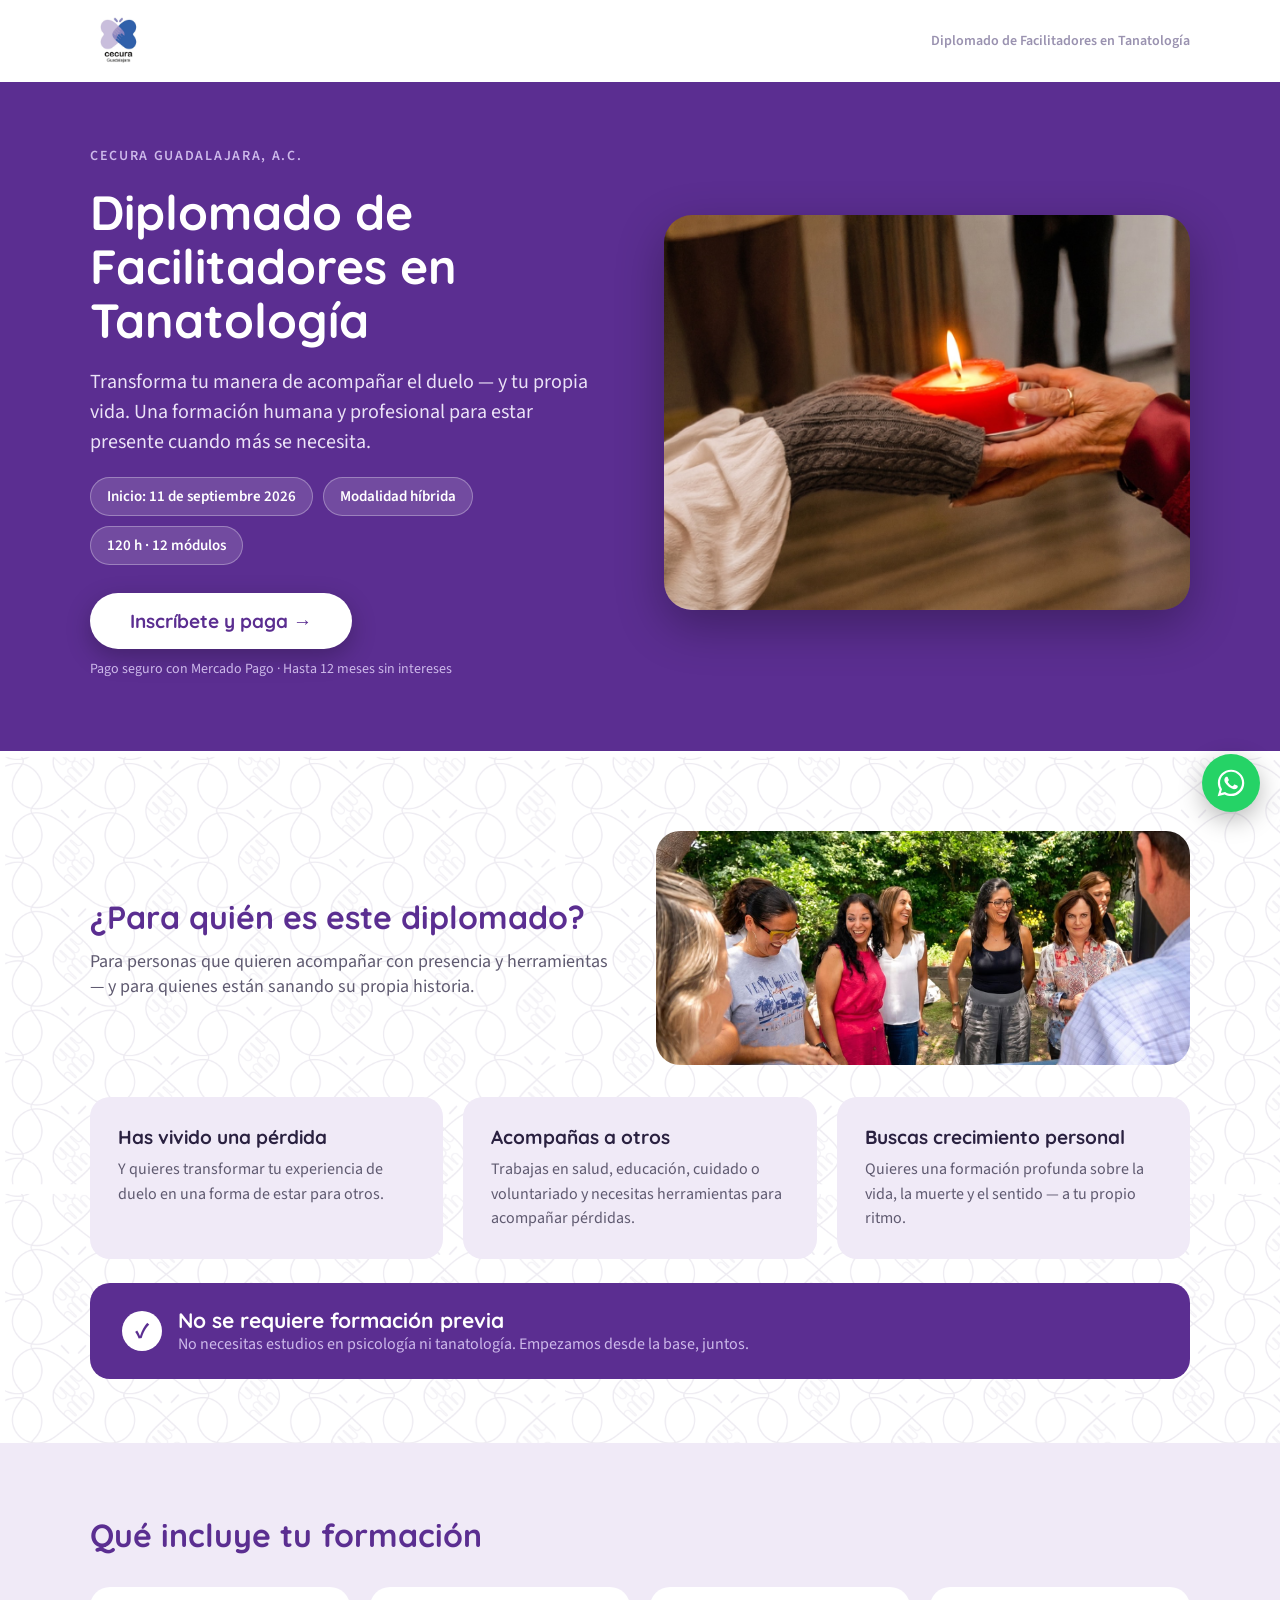
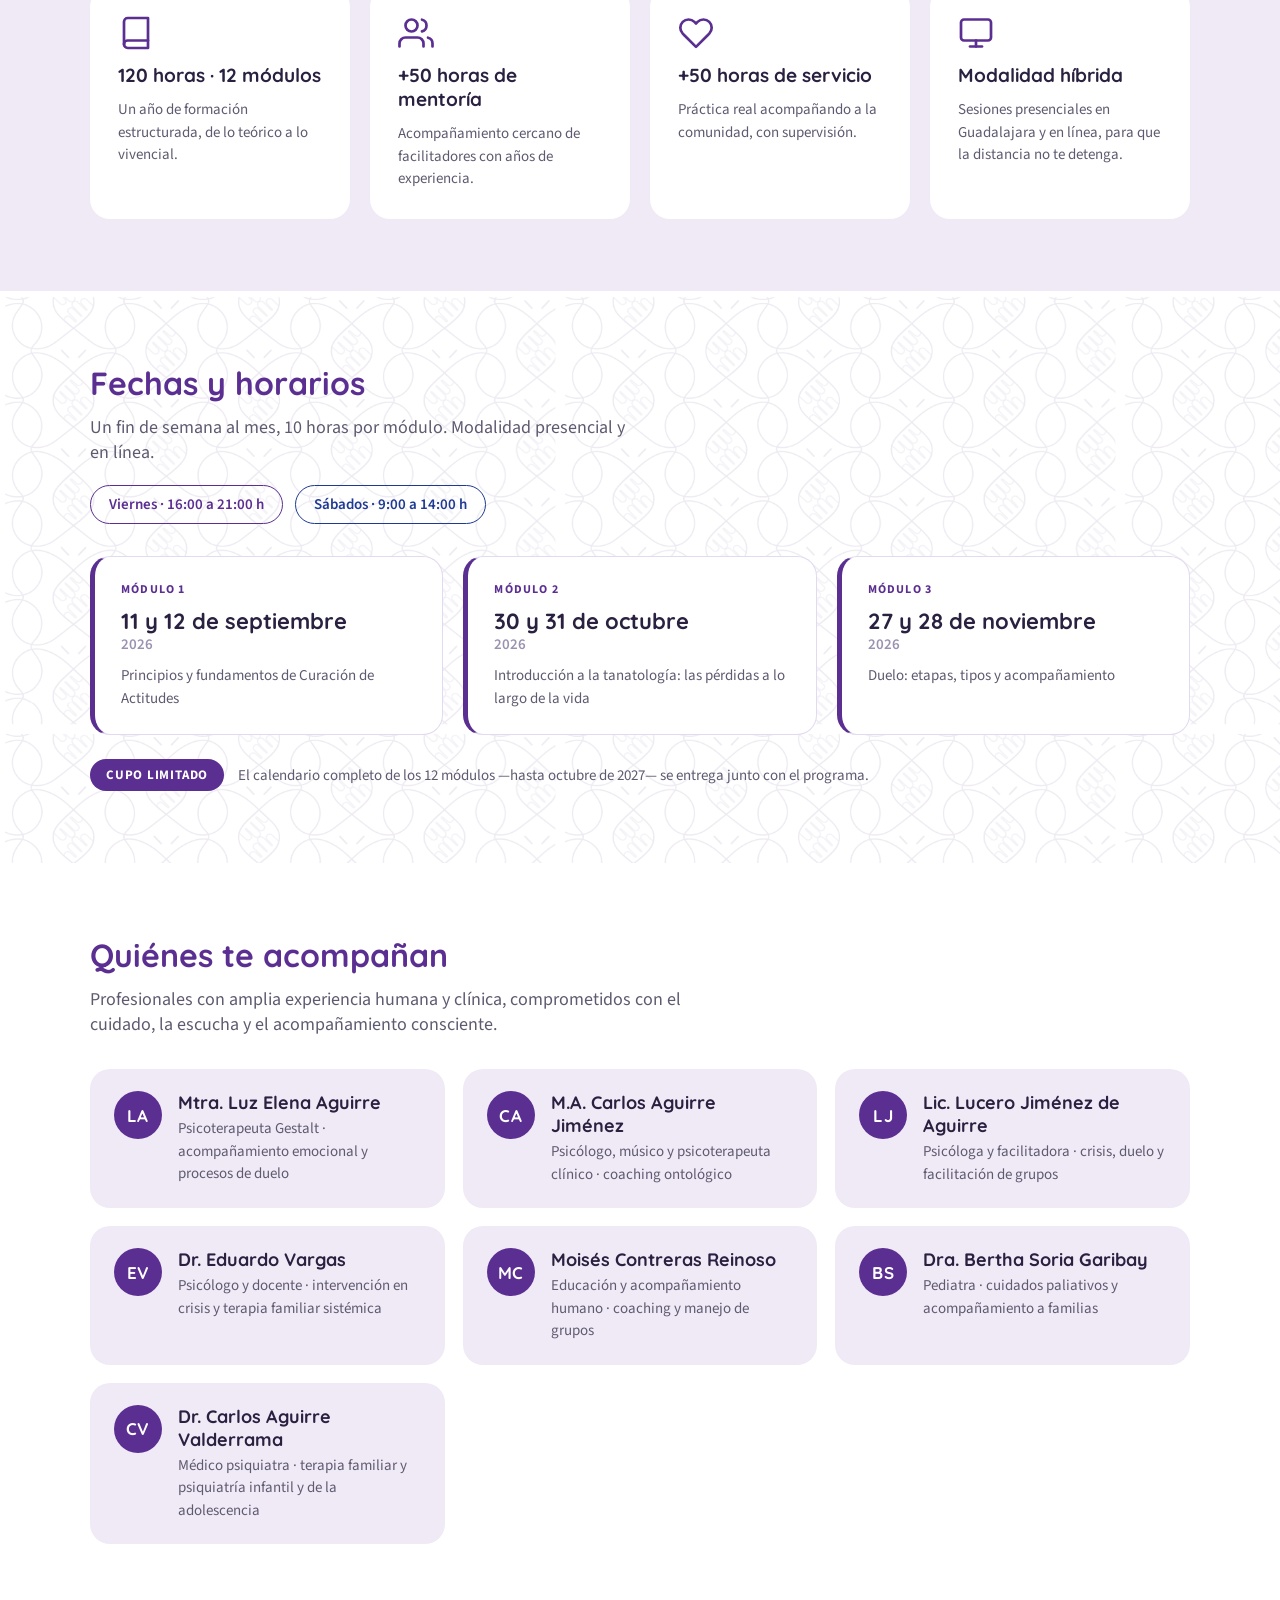
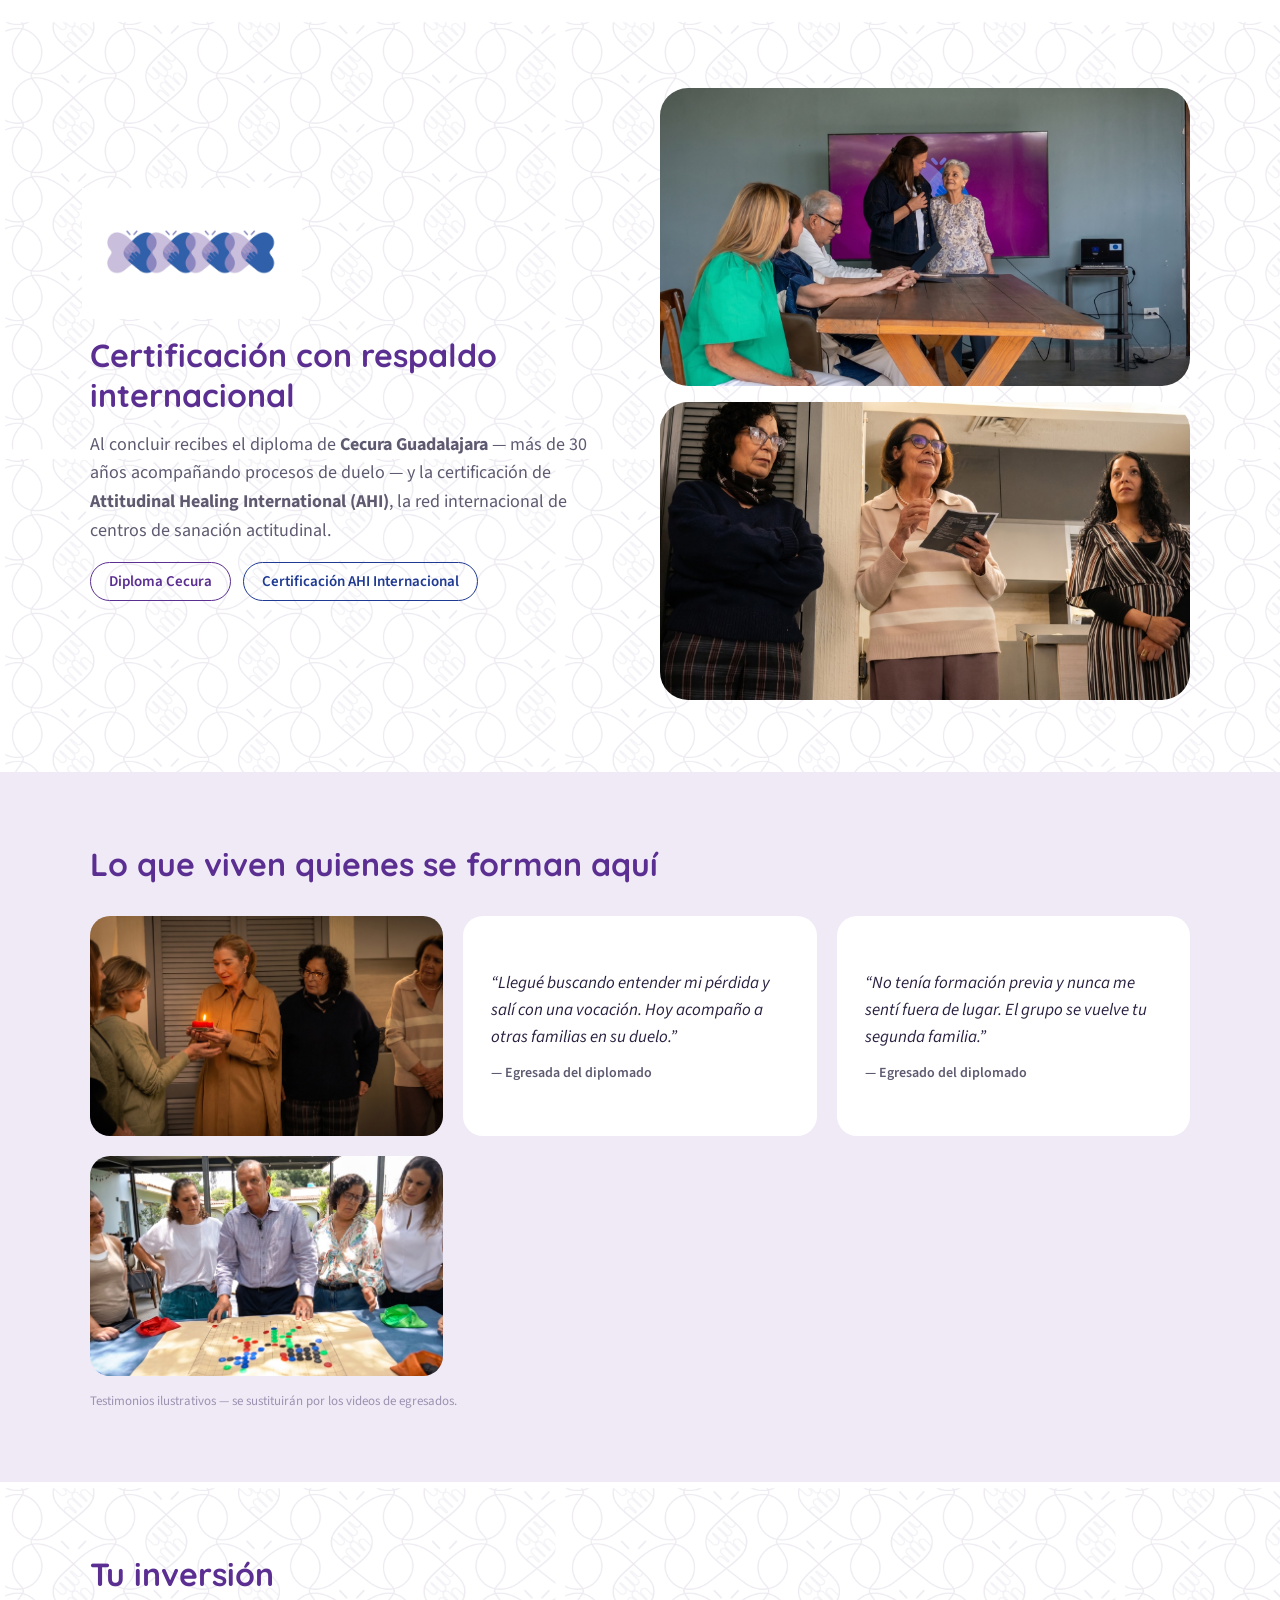
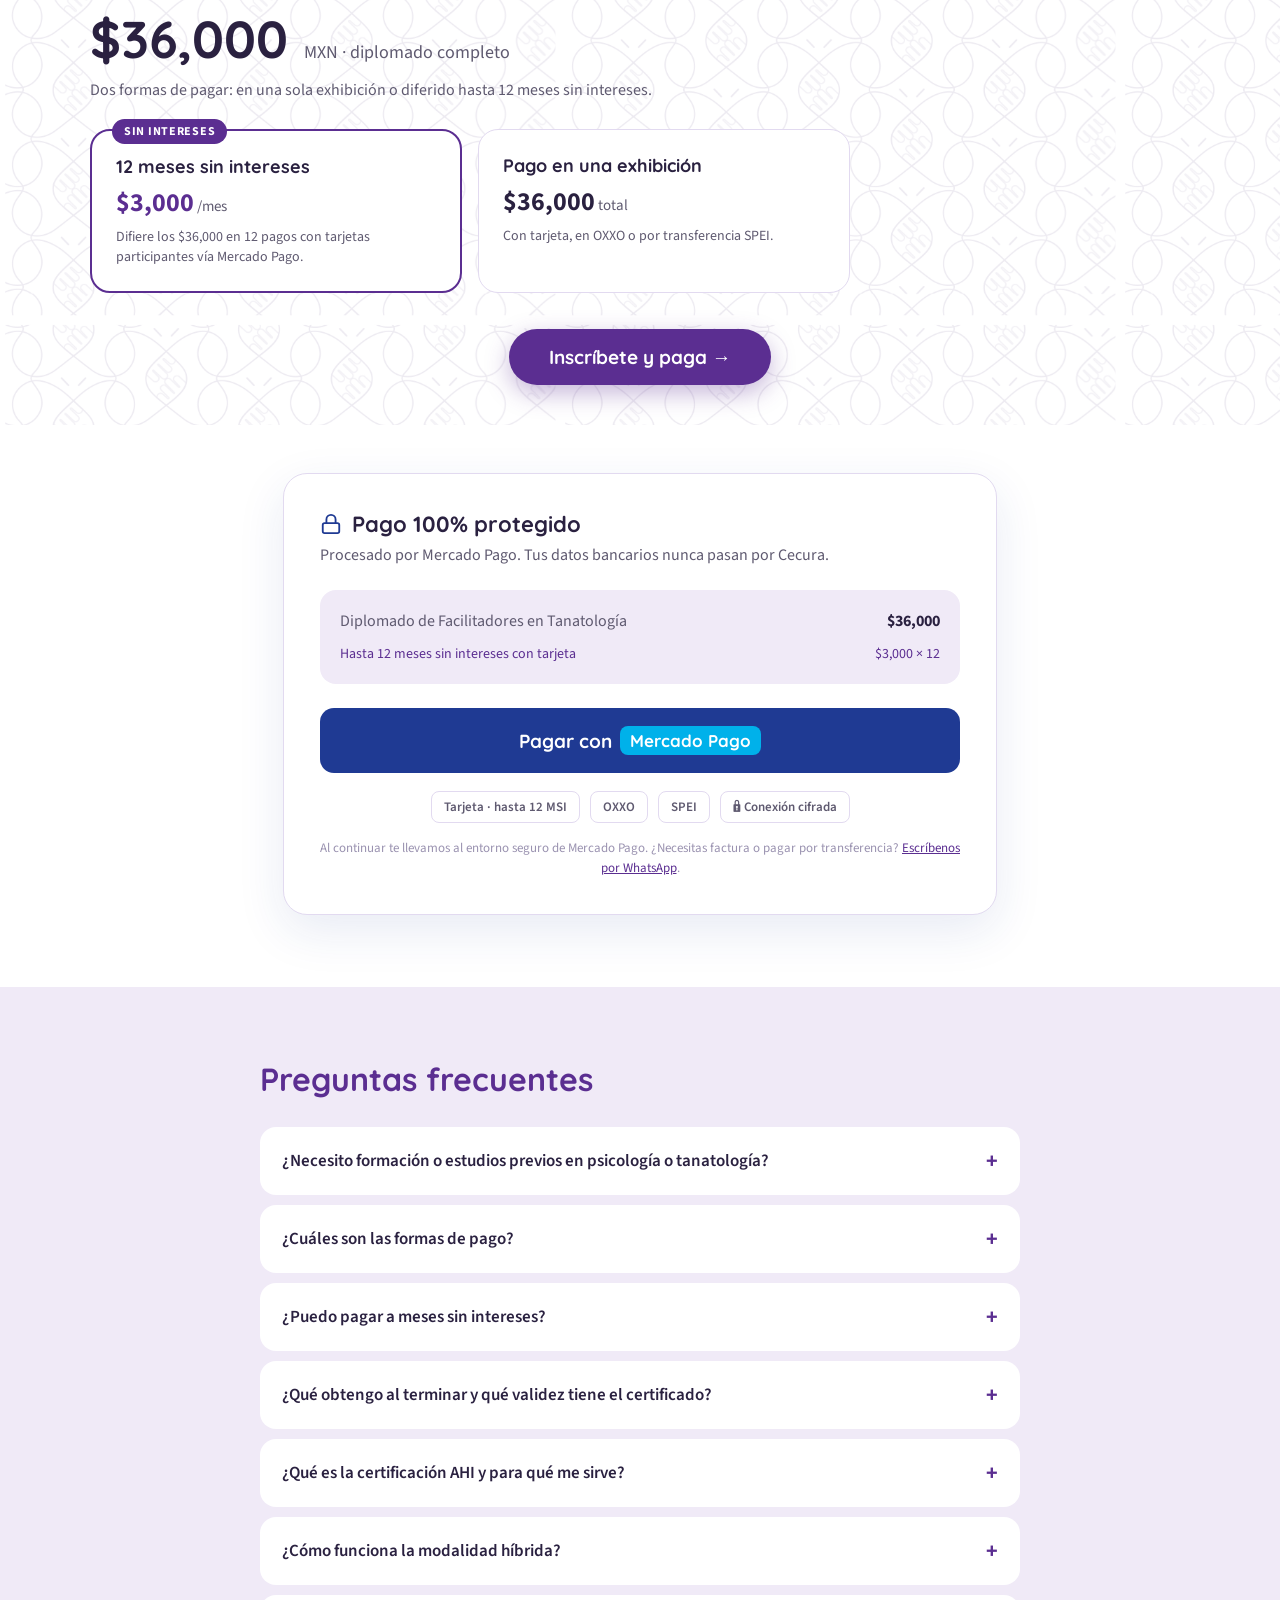
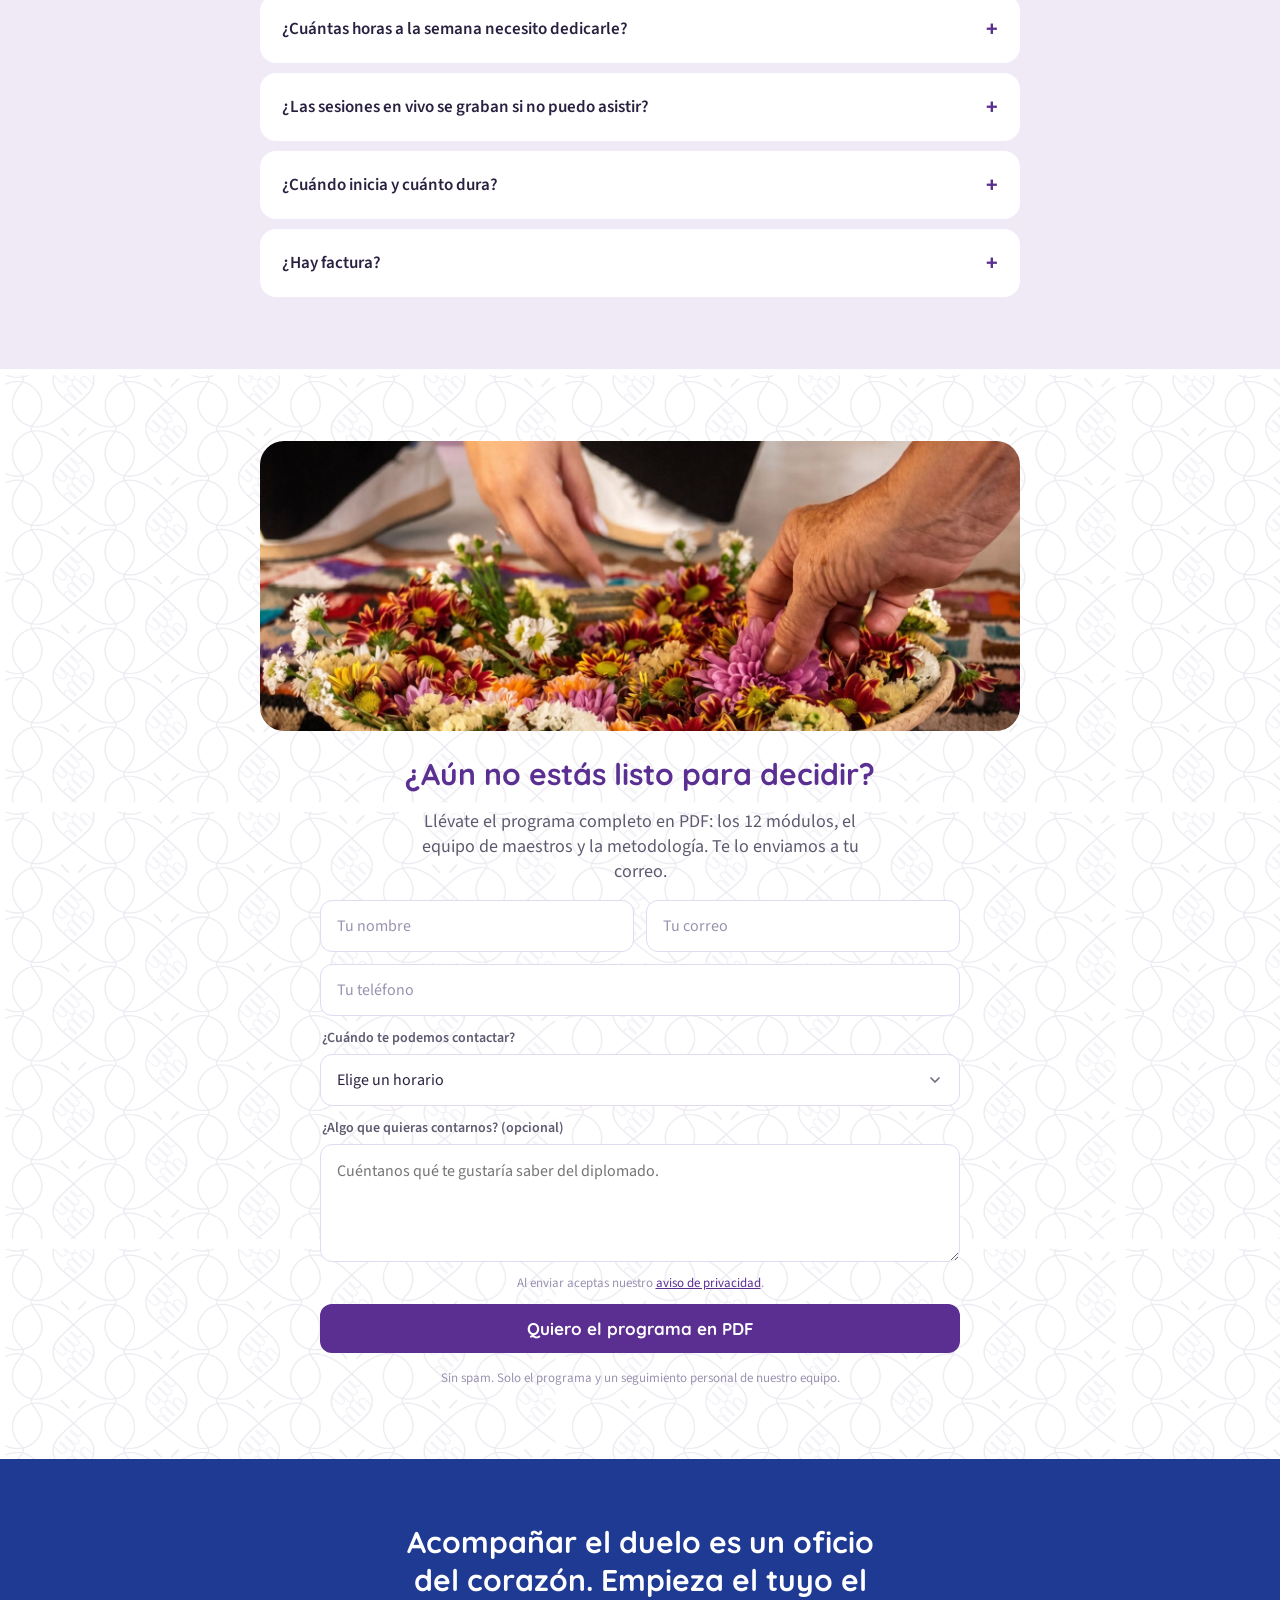
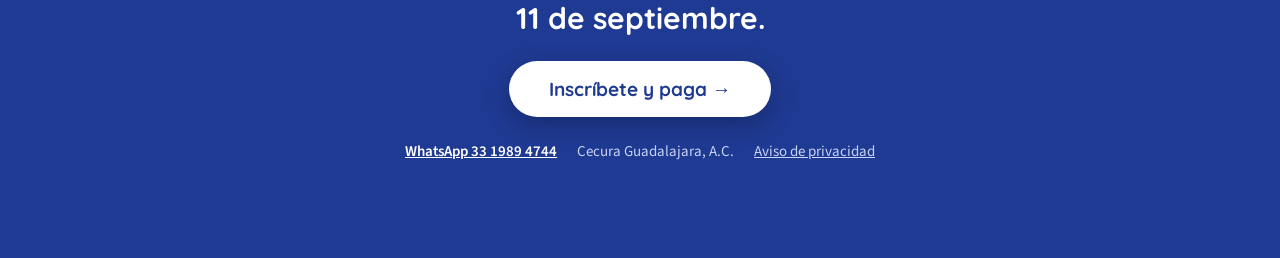
==== commit fdaaa6ef: "Diplomado: retira el pago temprano, precio unico de $36,000 La promocion early-bird vencio el 15 de " ====
--- a/diplomado/index.html
+++ b/diplomado/index.html
@@ -3,6 +3,22 @@
 <head>
   <meta charset="utf-8">
   <meta name="viewport" content="width=device-width, initial-scale=1">
+
+  <!-- Píxel de Meta -->
+  <script>
+  !function(f,b,e,v,n,t,s)
+  {if(f.fbq)return;n=f.fbq=function(){n.callMethod?
+  n.callMethod.apply(n,arguments):n.queue.push(arguments)};
+  if(!f._fbq)f._fbq=n;n.push=n;n.loaded=!0;n.version='2.0';
+  n.queue=[];t=b.createElement(e);t.async=!0;
+  t.src=v;s=b.getElementsByTagName(e)[0];
+  s.parentNode.insertBefore(t,s)}(window,document,'script',
+  'https://connect.facebook.net/en_US/fbevents.js');
+  fbq('init', '1601172714945000');
+  fbq('track', 'PageView');
+  </script>
+  <noscript><img height="1" width="1" style="display:none"
+  src="https://www.facebook.com/tr?id=1601172714945000&ev=PageView&noscript=1"/></noscript>
   <title>Diplomado de Facilitadores en Tanatología — Cecura Guadalajara</title>
   <meta name="description" content="Formación de facilitadores en tanatología con certificación internacional AHI. Inicio 11 de septiembre 2026. Modalidad híbrida. Inscríbete en línea.">
 
@@ -57,22 +73,6 @@
       <img class="foto foto--grande hero__foto" src="assets/foto-manos-vela.jpg" alt="Manos compartiendo una vela encendida">
     </div>
   </section>
-
-  <!-- ======================= BANNER DE PROMOCIÓN =======================
-       Para desactivar la promoción: elimina este bloque y ajusta los
-       precios en la sección Inversión y Checkout. -->
-  <div class="promo">
-    <div class="promo__tarjeta">
-      <div class="promo__izquierda">
-        <span class="promo__badge">−15%</span>
-        <div>
-          <div class="promo__titulo">15% de descuento early-bird</div>
-          <div class="promo__sub">Inscríbete y paga antes del 15 de agosto.</div>
-        </div>
-      </div>
-      <div class="promo__precio">Inscríbete hoy por $30,000 <span class="precio-tachado">$36,000</span></div>
-    </div>
-  </div>
 
   <!-- ======================= ¿PARA QUIÉN ES? ======================= -->
   <section class="para-quien seccion-patron">
@@ -275,31 +275,27 @@
   </section>
 
   <!-- ======================= INVERSIÓN =======================
-       Precios: base $36,000 · pago temprano −15% redondeado = $30,000 (hasta 6 MSI)
-       · precio total a 12 MSI = $3,000/mes.
-       Si cambia la promoción, actualiza también el banner y el checkout. -->
+       Precio único: $36,000 · hasta 12 MSI = $3,000/mes.
+       Si cambia el precio, actualiza también el checkout y el FAQ. -->
   <section class="inversion seccion-patron">
     <div class="contenedor">
       <h2 class="titulo-seccion">Tu inversión</h2>
       <div class="inversion__precio-linea">
-        <span class="inversion__precio-anterior">$36,000</span>
-        <span class="inversion__precio">$30,000</span>
-        <span class="inversion__moneda">MXN · pago temprano</span>
-        <span class="inversion__ahorro">Ahorras $6,000</span>
-      </div>
-      <p class="inversion__bajada">Dos formas de pagar: aprovecha el precio de pago temprano a 6 meses sin intereses, o difiere el precio total a 12 meses.</p>
+        <span class="inversion__precio">$36,000</span>
+        <span class="inversion__moneda">MXN · diplomado completo</span>
+      </div>
+      <p class="inversion__bajada">Dos formas de pagar: en una sola exhibición o diferido hasta 12 meses sin intereses.</p>
       <div class="inversion__planes">
         <div class="plan plan--destacado">
-          <span class="plan__badge">MEJOR PRECIO</span>
-          <div class="plan__titulo">Pago temprano · 6 meses sin intereses</div>
-          <div class="plan__precio">$5,000<span class="plan__unidad"> /mes</span></div>
-          <div class="plan__nota">Precio de pago temprano con 15% de descuento: $30,000 en total, o hasta 6 meses sin intereses con tarjeta.</div>
-          <div class="plan__vigencia">Válido hasta el 15 de agosto</div>
-        </div>
-        <div class="plan">
+          <span class="plan__badge">SIN INTERESES</span>
           <div class="plan__titulo">12 meses sin intereses</div>
           <div class="plan__precio">$3,000<span class="plan__unidad"> /mes</span></div>
-          <div class="plan__nota">Sobre el precio total ($36,000), con tarjeta vía Mercado Pago.</div>
+          <div class="plan__nota">Difiere los $36,000 en 12 pagos con tarjetas participantes vía Mercado Pago.</div>
+        </div>
+        <div class="plan">
+          <div class="plan__titulo">Pago en una exhibición</div>
+          <div class="plan__precio">$36,000<span class="plan__unidad"> total</span></div>
+          <div class="plan__nota">Con tarjeta, en OXXO o por transferencia SPEI.</div>
         </div>
       </div>
       <div class="inversion__cta">
@@ -320,29 +316,9 @@
       </div>
       <p class="checkout__bajada">Procesado por Mercado Pago. Tus datos bancarios nunca pasan por Cecura.</p>
 
-      <!-- Selector de plan: cada opción apunta a un link de pago distinto -->
-      <div class="checkout__opciones">
-        <label class="opcion-pago">
-          <input type="radio" name="plan-pago" value="unico" checked>
-          <span class="opcion-pago__cuerpo">
-            <span class="opcion-pago__titulo">Pago temprano · $30,000</span>
-            <span class="opcion-pago__nota">Con opción a 6 meses sin intereses</span>
-          </span>
-          <span class="opcion-pago__precio">$30,000</span>
-        </label>
-        <label class="opcion-pago">
-          <input type="radio" name="plan-pago" value="msi">
-          <span class="opcion-pago__cuerpo">
-            <span class="opcion-pago__titulo">12 meses sin intereses</span>
-            <span class="opcion-pago__nota">Sobre el precio total de $36,000</span>
-          </span>
-          <span class="opcion-pago__precio">$3,000<span class="opcion-pago__unidad">/mes</span></span>
-        </label>
-      </div>
-
       <div class="checkout__resumen">
-        <div class="checkout__linea"><span>Diplomado de Facilitadores en Tanatología</span><strong id="resumen-total">$30,000</strong></div>
-        <div class="checkout__descuento" id="resumen-detalle"><span>Pago temprano · 15% de descuento (hasta el 15 de agosto)</span><span>−$6,000</span></div>
+        <div class="checkout__linea"><span>Diplomado de Facilitadores en Tanatología</span><strong>$36,000</strong></div>
+        <div class="checkout__detalle"><span>Hasta 12 meses sin intereses con tarjeta</span><span>$3,000 × 12</span></div>
       </div>
 
       <button class="checkout__boton" id="boton-pagar" type="button">
@@ -350,7 +326,7 @@
         <span class="mp-logo">Mercado Pago</span>
       </button>
       <div class="checkout__sellos">
-        <span class="sello">Tarjeta · 6 y 12 MSI</span>
+        <span class="sello">Tarjeta · hasta 12 MSI</span>
         <span class="sello">OXXO</span>
         <span class="sello">SPEI</span>
         <span class="sello">🔒 Conexión cifrada</span>
@@ -371,11 +347,11 @@
         </details>
         <details class="faq__item">
           <summary class="faq__pregunta">¿Cuáles son las formas de pago?</summary>
-          <div class="faq__respuesta">Dos esquemas: el precio de pago temprano de $30,000 (con opción a 6 meses sin intereses), o el precio total de $36,000 a 12 meses sin intereses, con tarjeta vía Mercado Pago. También puedes pagar en OXXO o por transferencia SPEI.</div>
+          <div class="faq__respuesta">La inversión es de $36,000 y puedes pagarla en una sola exhibición o hasta en 12 meses sin intereses con tarjeta vía Mercado Pago. También puedes pagar en OXXO o por transferencia SPEI.</div>
         </details>
         <details class="faq__item">
           <summary class="faq__pregunta">¿Puedo pagar a meses sin intereses?</summary>
-          <div class="faq__respuesta">Sí. El precio de pago temprano se puede diferir hasta 6 meses sin intereses, o puedes elegir 12 meses sin intereses sobre el precio total, con tarjetas participantes a través de Mercado Pago.</div>
+          <div class="faq__respuesta">Sí. Puedes diferir los $36,000 hasta en 12 meses sin intereses ($3,000 al mes) con tarjetas participantes a través de Mercado Pago.</div>
         </details>
         <details class="faq__item">
           <summary class="faq__pregunta">¿Qué obtengo al terminar y qué validez tiene el certificado?</summary>
@@ -466,81 +442,164 @@
     <a class="boton" href="#checkout">Inscríbete ahora →</a>
   </div>
 
+  <!-- ======================= PASO PREVIO AL PAGO =======================
+       Captura nombre y correo antes de mandar a Mercado Pago, para poder
+       saber de quién es cada pago que llega. Los links de pago son iguales
+       para todos y no viajan datos con ellos, así que este es el único
+       punto donde se puede amarrar comprador ↔ pago.
+
+       REGLA: el registro NUNCA debe bloquear el pago. Si el webhook falla
+       o tarda, se redirige igual (ver irAMercadoPago() en el script). -->
+  <div class="modal-pago" id="modal-pago" hidden>
+    <div class="modal-pago__fondo" data-cerrar-pago></div>
+    <div class="modal-pago__tarjeta" role="dialog" aria-modal="true" aria-labelledby="modal-pago-titulo">
+      <button class="modal-pago__cerrar" type="button" data-cerrar-pago aria-label="Cerrar">&times;</button>
+      <h2 class="modal-pago__titulo" id="modal-pago-titulo">Un paso antes de pagar</h2>
+      <p class="modal-pago__bajada">Con estos datos identificamos tu pago y te enviamos tu comprobante de inscripción.</p>
+      <div class="modal-pago__resumen" id="modal-pago-resumen"></div>
+      <form class="modal-pago__form" id="form-pago">
+        <input class="lead__input" type="text"  name="nombre"   placeholder="Tu nombre completo" required autocomplete="name">
+        <input class="lead__input" type="email" name="correo"   placeholder="Tu correo" required autocomplete="email">
+        <input class="lead__input" type="tel"   name="telefono" placeholder="Tu teléfono (opcional)" autocomplete="tel">
+        <button class="modal-pago__boton" type="submit">Continuar al pago →</button>
+      </form>
+      <p class="modal-pago__legal">Al continuar aceptas nuestro <a href="aviso-privacidad.html" target="_blank">aviso de privacidad</a>. El cobro lo procesa Mercado Pago; tus datos bancarios nunca pasan por Cecura.</p>
+    </div>
+  </div>
+
   <script>
     // ====================================================================
     // MERCADO PAGO — ÚNICO LUGAR QUE HAY QUE EDITAR PARA ACTIVAR EL PAGO
     // --------------------------------------------------------------------
-    // 1. En Mercado Pago: Tu negocio → Links de pago → crear un link por plan.
-    //      · "unico": monto $30,000 (pago temprano), cuotas hasta 6 MSI.
-    //      · "msi":   monto $36,000 (precio total), cuotas hasta 12 MSI.
-    // 2. Pega aquí la URL de cada link (se ve así: https://mpago.li/XXXXXXX
+    // 1. En Mercado Pago: Tu negocio → Links de pago → crear el link del
+    //    diplomado: monto $36,000, cuotas hasta 12 MSI.
+    // 2. Pega aquí la URL del link (se ve así: https://mpago.li/XXXXXXX
     //    o https://www.mercadopago.com.mx/...).
     // 3. Listo: el botón deja de mandar a WhatsApp y cobra directo.
     //
-    // Si en vez de links se usa Checkout Pro (con backend), sustituye la
-    // función irAPagar() por la creación de la preferencia y el redirect a
-    // su init_point.
+    // Si en vez de un link se usa Checkout Pro (con backend), sustituye el
+    // redirect por la creación de la preferencia y el salto a su init_point.
     // ====================================================================
-    var MERCADO_PAGO = {
-      unico: 'https://mpago.li/1HLzjbP',   // ← pago temprano $30,000 · hasta 6 MSI
-      msi:   'https://mpago.li/2tYbY2V'    // ← precio total $36,000 · 12 MSI
-    };
-
-    // Fallback mientras no haya links: la venta se deriva a WhatsApp.
+    var MERCADO_PAGO = 'https://mpago.li/2tYbY2V';   // ← $36,000 · hasta 12 MSI
+
+    // Fallback mientras no haya link: la venta se deriva a WhatsApp.
     var WHATSAPP = 'https://wa.me/523319894744';
 
-    // Textos del resumen según el plan elegido
-    var PLANES = {
-      unico: {
-        total: '$30,000',
-        detalle: ['Pago temprano · 15% de descuento (hasta el 15 de agosto)', '−$6,000']
-      },
-      msi: {
-        total: '$36,000',
-        detalle: ['12 meses sin intereses con tarjeta', '$3,000 × 12']
-      }
-    };
-
-    var botonPagar   = document.getElementById('boton-pagar');
-    var resumenTotal = document.getElementById('resumen-total');
-    var resumenDet   = document.getElementById('resumen-detalle').getElementsByTagName('span');
-
-    function planSeleccionado() {
-      return document.querySelector('input[name="plan-pago"]:checked').value;
-    }
-
-    // Actualiza el resumen al cambiar de plan
-    Array.prototype.forEach.call(document.querySelectorAll('input[name="plan-pago"]'), function (radio) {
-      radio.addEventListener('change', function () {
-        var plan = PLANES[planSeleccionado()];
-        resumenTotal.textContent = plan.total;
-        resumenDet[0].textContent = plan.detalle[0];
-        resumenDet[1].textContent = plan.detalle[1];
-      });
-    });
+    // Identificador y monto del único plan. Se conserva el nombre "msi"
+    // porque es el valor que el webhook de registro ya recibe y guarda.
+    var PLAN  = 'msi';
+    var MONTO = 36000;
+
+    var botonPagar = document.getElementById('boton-pagar');
 
     // --- Botón de pago ---------------------------------------------------
     botonPagar.addEventListener('click', function () {
-      var plan = planSeleccionado();
-      var link = MERCADO_PAGO[plan];
-
-      if (link) {
-        if (window.fbq) {
-          fbq('track', 'InitiateCheckout', {
-            value: plan === 'msi' ? 36000 : 30000,
-            currency: 'MXN',
-            content_name: 'Diplomado Tanatologia 2026'
-          });
-        }
-        window.location.href = link;                       // → Mercado Pago
+      if (MERCADO_PAGO) {
+        abrirModalPago();                                  // → paso previo
         return;
       }
 
-      // Sin link configurado: abrir WhatsApp con el plan ya escrito.
-      var mensaje = plan === 'msi'
-        ? 'Hola, quiero inscribirme al Diplomado de Facilitadores en Tanatología a 12 meses sin intereses.'
-        : 'Hola, quiero inscribirme al Diplomado de Facilitadores en Tanatología con el precio de pago temprano de $30,000.';
+      // Sin link configurado: abrir WhatsApp con el mensaje ya escrito.
+      var mensaje = 'Hola, quiero inscribirme al Diplomado de Facilitadores en Tanatología ($36,000, hasta 12 meses sin intereses).';
       window.open(WHATSAPP + '?text=' + encodeURIComponent(mensaje), '_blank');
+    });
+
+    // --- Paso previo al pago ---------------------------------------------
+    // Registra quién va a pagar ANTES de mandarlo a Mercado Pago. Los links
+    // de pago son iguales para todos, así que sin esto no hay forma de saber
+    // a quién corresponde cada cobro que llega.
+    var CHECKOUT_WEBHOOK = 'https://reservalia.app.n8n.cloud/webhook/cecura-checkout-diplomado';
+
+    var modalPago    = document.getElementById('modal-pago');
+    var formPago     = document.getElementById('form-pago');
+    var resumenPago  = document.getElementById('modal-pago-resumen');
+    var focoPrevio   = null;
+
+    function abrirModalPago() {
+      resumenPago.textContent = 'Inversión: $36,000 · hasta 12 meses sin intereses de $3,000';
+
+      // Si ya dejó sus datos en el formulario del programa, los reusamos
+      // para no pedirle dos veces lo mismo.
+      var leadForm = document.getElementById('lead-form');
+      if (leadForm) {
+        Array.prototype.forEach.call(['nombre', 'correo', 'telefono'], function (campo) {
+          var origen  = leadForm.elements[campo];
+          var destino = formPago.elements[campo];
+          if (origen && destino && origen.value.trim() && !destino.value) {
+            destino.value = origen.value.trim();
+          }
+        });
+      }
+
+      focoPrevio = document.activeElement;
+      modalPago.hidden = false;
+      document.body.style.overflow = 'hidden';
+      var primerVacio = formPago.querySelector('input:placeholder-shown') || formPago.elements.nombre;
+      if (primerVacio) { primerVacio.focus(); }
+    }
+
+    function cerrarModalPago() {
+      modalPago.hidden = true;
+      document.body.style.overflow = '';
+      if (focoPrevio && focoPrevio.focus) { focoPrevio.focus(); }
+    }
+
+    Array.prototype.forEach.call(document.querySelectorAll('[data-cerrar-pago]'), function (el) {
+      el.addEventListener('click', cerrarModalPago);
+    });
+    document.addEventListener('keydown', function (e) {
+      if (e.key === 'Escape' && !modalPago.hidden) { cerrarModalPago(); }
+    });
+
+    // Manda a Mercado Pago pase lo que pase. Se llama una sola vez: o cuando
+    // el webhook responde, o cuando se agota la espera. Nunca se deja a la
+    // persona atrapada por culpa de nuestro registro.
+    function irAMercadoPago() {
+      var yaSalio = false;
+      return function () {
+        if (yaSalio) { return; }
+        yaSalio = true;
+        window.location.href = MERCADO_PAGO;
+      };
+    }
+
+    formPago.addEventListener('submit', function (e) {
+      e.preventDefault();
+
+      var boton = formPago.querySelector('button[type="submit"]');
+      boton.disabled = true;
+      boton.textContent = 'Llevándote al pago…';
+
+      var datos = {
+        nombre:   formPago.elements.nombre.value.trim(),
+        correo:   formPago.elements.correo.value.trim(),
+        telefono: formPago.elements.telefono.value.trim(),
+        plan:     PLAN,
+        monto:    MONTO,
+        url:      window.location.href
+      };
+
+      if (window.fbq) {
+        fbq('track', 'InitiateCheckout', {
+          value: MONTO,
+          currency: 'MXN',
+          content_name: 'Diplomado Tanatologia 2026'
+        });
+      }
+
+      var salir = irAMercadoPago();
+      setTimeout(salir, 1500);        // tope de espera: el pago manda
+
+      try {
+        fetch(CHECKOUT_WEBHOOK, {
+          method: 'POST',
+          headers: { 'Content-Type': 'application/json' },
+          body: JSON.stringify(datos),
+          keepalive: true             // el envío sobrevive al redirect
+        }).then(salir, salir);
+      } catch (err) {
+        salir();
+      }
     });
 
     // --- Formulario del lead magnet -------------------------------------
--- a/diplomado/styles.css
+++ b/diplomado/styles.css
@@ -152,36 +152,6 @@
 .hero__nota { font-size: 14px; color: var(--lila-texto); }
 .hero__foto { aspect-ratio: 4 / 3; box-shadow: 0 16px 48px rgba(0,0,0,0.3); }
 
-/* --- Banner de promoción (solapa el hero con margen negativo) ----------- */
-.promo { max-width: 1100px; margin: -32px auto 0; padding: 0 24px; position: relative; }
-.promo__tarjeta {
-  background: #ffffff;
-  border: 2px solid var(--morado);
-  border-radius: 20px;
-  padding: 20px 28px;
-  display: flex;
-  flex-wrap: wrap;
-  align-items: center;
-  gap: 16px;
-  justify-content: space-between;
-  box-shadow: 0 12px 32px rgba(91, 46, 145, 0.18);
-}
-.promo__izquierda { display: flex; align-items: center; gap: 16px; flex-wrap: wrap; }
-.promo__badge {
-  background: var(--morado);
-  color: #ffffff;
-  font-family: var(--font-titulos);
-  font-weight: 700;
-  font-size: 22px;
-  border-radius: 12px;
-  padding: 10px 16px;
-  white-space: nowrap;
-}
-.promo__titulo { font-family: var(--font-titulos); font-weight: 700; font-size: 19px; }
-.promo__sub { font-size: 15px; color: var(--gris); }
-.promo__precio { font-size: 15px; color: var(--morado); font-weight: 700; }
-.precio-tachado { color: var(--gris-suave); font-weight: 400; text-decoration: line-through; }
-
 /* --- ¿Para quién es? ----------------------------------------------------- */
 .para-quien { padding: 80px 24px 64px; }
 .para-quien__intro {
@@ -337,17 +307,8 @@
   flex-wrap: wrap;
   margin-bottom: 8px;
 }
-.inversion__precio-anterior { font-size: 24px; color: var(--gris-suave); text-decoration: line-through; }
 .inversion__precio { font-family: var(--font-titulos); font-weight: 700; font-size: 52px; }
 .inversion__moneda { font-size: 18px; color: var(--gris); }
-.inversion__ahorro {
-  background: var(--lila-claro);
-  color: var(--morado);
-  font-weight: 700;
-  border-radius: 999px;
-  padding: 6px 16px;
-  font-size: 15px;
-}
 .inversion__bajada { margin: 0 0 28px; font-size: 16px; color: var(--gris); }
 .inversion__planes {
   display: grid;
@@ -374,16 +335,6 @@
 .plan--destacado .plan__precio { color: var(--morado); }
 .plan__unidad { font-size: 15px; font-weight: 400; color: var(--gris); }
 .plan__nota { font-size: 14px; color: var(--gris); margin-top: 6px; }
-.plan__vigencia {
-  margin-top: 10px;
-  background: var(--lila-claro);
-  color: var(--morado);
-  font-weight: 700;
-  font-size: 13px;
-  border-radius: 999px;
-  padding: 6px 14px;
-  display: inline-block;
-}
 .inversion__cta { display: flex; justify-content: center; margin-top: 36px; }
 
 /* --- Checkout ----------------------------------------------------------------- */
@@ -412,29 +363,7 @@
 .checkout__linea { display: flex; justify-content: space-between; font-size: 16px; }
 .checkout__linea span:first-child { color: var(--gris); }
 .checkout__linea strong { font-weight: 700; }
-.checkout__descuento { display: flex; justify-content: space-between; font-size: 14px; color: var(--morado); }
-
-/* Selector de plan de pago dentro del checkout */
-.checkout__opciones { display: flex; flex-direction: column; gap: 10px; margin-bottom: 20px; }
-.opcion-pago {
-  display: flex;
-  align-items: center;
-  gap: 14px;
-  border: 1.5px solid var(--lila-borde);
-  border-radius: 16px;
-  padding: 16px 18px;
-  cursor: pointer;
-  transition: border-color 0.15s, background 0.15s;
-}
-.opcion-pago:hover { border-color: var(--morado); }
-/* Opción activa: se resalta con el morado de marca */
-.opcion-pago:has(input:checked) { border-color: var(--morado); background: var(--lila-claro); }
-.opcion-pago input { accent-color: var(--morado); width: 18px; height: 18px; flex-shrink: 0; }
-.opcion-pago__cuerpo { display: flex; flex-direction: column; gap: 2px; flex: 1; }
-.opcion-pago__titulo { font-family: var(--font-titulos); font-weight: 700; font-size: 16px; }
-.opcion-pago__nota { font-size: 14px; color: var(--gris); }
-.opcion-pago__precio { font-weight: 700; font-size: 19px; white-space: nowrap; }
-.opcion-pago__unidad { font-size: 14px; font-weight: 400; color: var(--gris); }
+.checkout__detalle { display: flex; justify-content: space-between; font-size: 14px; color: var(--morado); }
 
 .checkout__boton {
   width: 100%;
@@ -580,9 +509,88 @@
 }
 .cta-sticky .boton { width: 100%; max-width: 420px; text-align: center; padding: 14px 32px; font-size: 17px; }
 
+/* Paso previo al pago: modal que pide nombre y correo antes de Mercado Pago */
+.modal-pago {
+  position: fixed;
+  inset: 0;
+  z-index: 100;
+  display: flex;
+  align-items: center;
+  justify-content: center;
+  padding: 20px;
+}
+.modal-pago[hidden] { display: none; }
+.modal-pago__fondo {
+  position: absolute;
+  inset: 0;
+  background: rgba(42, 33, 64, 0.62);
+}
+.modal-pago__tarjeta {
+  position: relative;
+  background: #ffffff;
+  border-radius: 20px;
+  padding: 32px 28px 24px;
+  width: 100%;
+  max-width: 460px;
+  box-shadow: 0 24px 64px rgba(42, 33, 64, 0.34);
+  max-height: 100%;
+  overflow-y: auto;
+}
+.modal-pago__cerrar {
+  position: absolute;
+  top: 12px;
+  right: 14px;
+  background: none;
+  border: none;
+  font-size: 30px;
+  line-height: 1;
+  color: var(--gris-suave);
+  cursor: pointer;
+  padding: 4px 8px;
+}
+.modal-pago__cerrar:hover { color: var(--tinta); }
+.modal-pago__titulo {
+  font-family: var(--font-titulos);
+  font-weight: 700;
+  font-size: 25px;
+  color: var(--morado);
+  margin: 0 0 8px;
+}
+.modal-pago__bajada { margin: 0 0 16px; font-size: 16px; color: var(--gris); line-height: 1.5; }
+.modal-pago__resumen {
+  background: var(--lila-claro);
+  border-radius: 12px;
+  padding: 12px 14px;
+  font-size: 15px;
+  font-weight: 600;
+  color: var(--morado);
+  margin-bottom: 18px;
+}
+.modal-pago__form { display: flex; flex-direction: column; gap: 12px; }
+.modal-pago__form .lead__input { flex: none; width: 100%; }
+.modal-pago__boton {
+  background: var(--azul);
+  color: #ffffff;
+  border: none;
+  cursor: pointer;
+  font-family: var(--font-titulos);
+  font-weight: 700;
+  font-size: 18px;
+  padding: 16px;
+  border-radius: 14px;
+  margin-top: 4px;
+}
+.modal-pago__boton:hover { background: var(--morado); }
+.modal-pago__boton:disabled { background: var(--gris-suave); cursor: default; }
+.modal-pago__legal { margin: 14px 0 0; font-size: 13px; color: var(--gris-suave); line-height: 1.5; text-align: center; }
+.modal-pago__legal a { color: var(--gris); }
+
 /* 5. MEDIA QUERIES (MÓVIL) ------------------------------------------------ */
 @media (max-width: 760px) {
   .cta-sticky { display: flex; }
   .cierre { padding-bottom: 140px; }   /* espacio para que el sticky no tape el footer */
   .inversion__precio { font-size: 40px; }
-}
+  .modal-pago { padding: 12px; align-items: flex-start; }
+  .modal-pago__tarjeta { padding: 28px 20px 20px; margin-top: 16px; }
+  .modal-pago__titulo { font-size: 22px; }
+}
